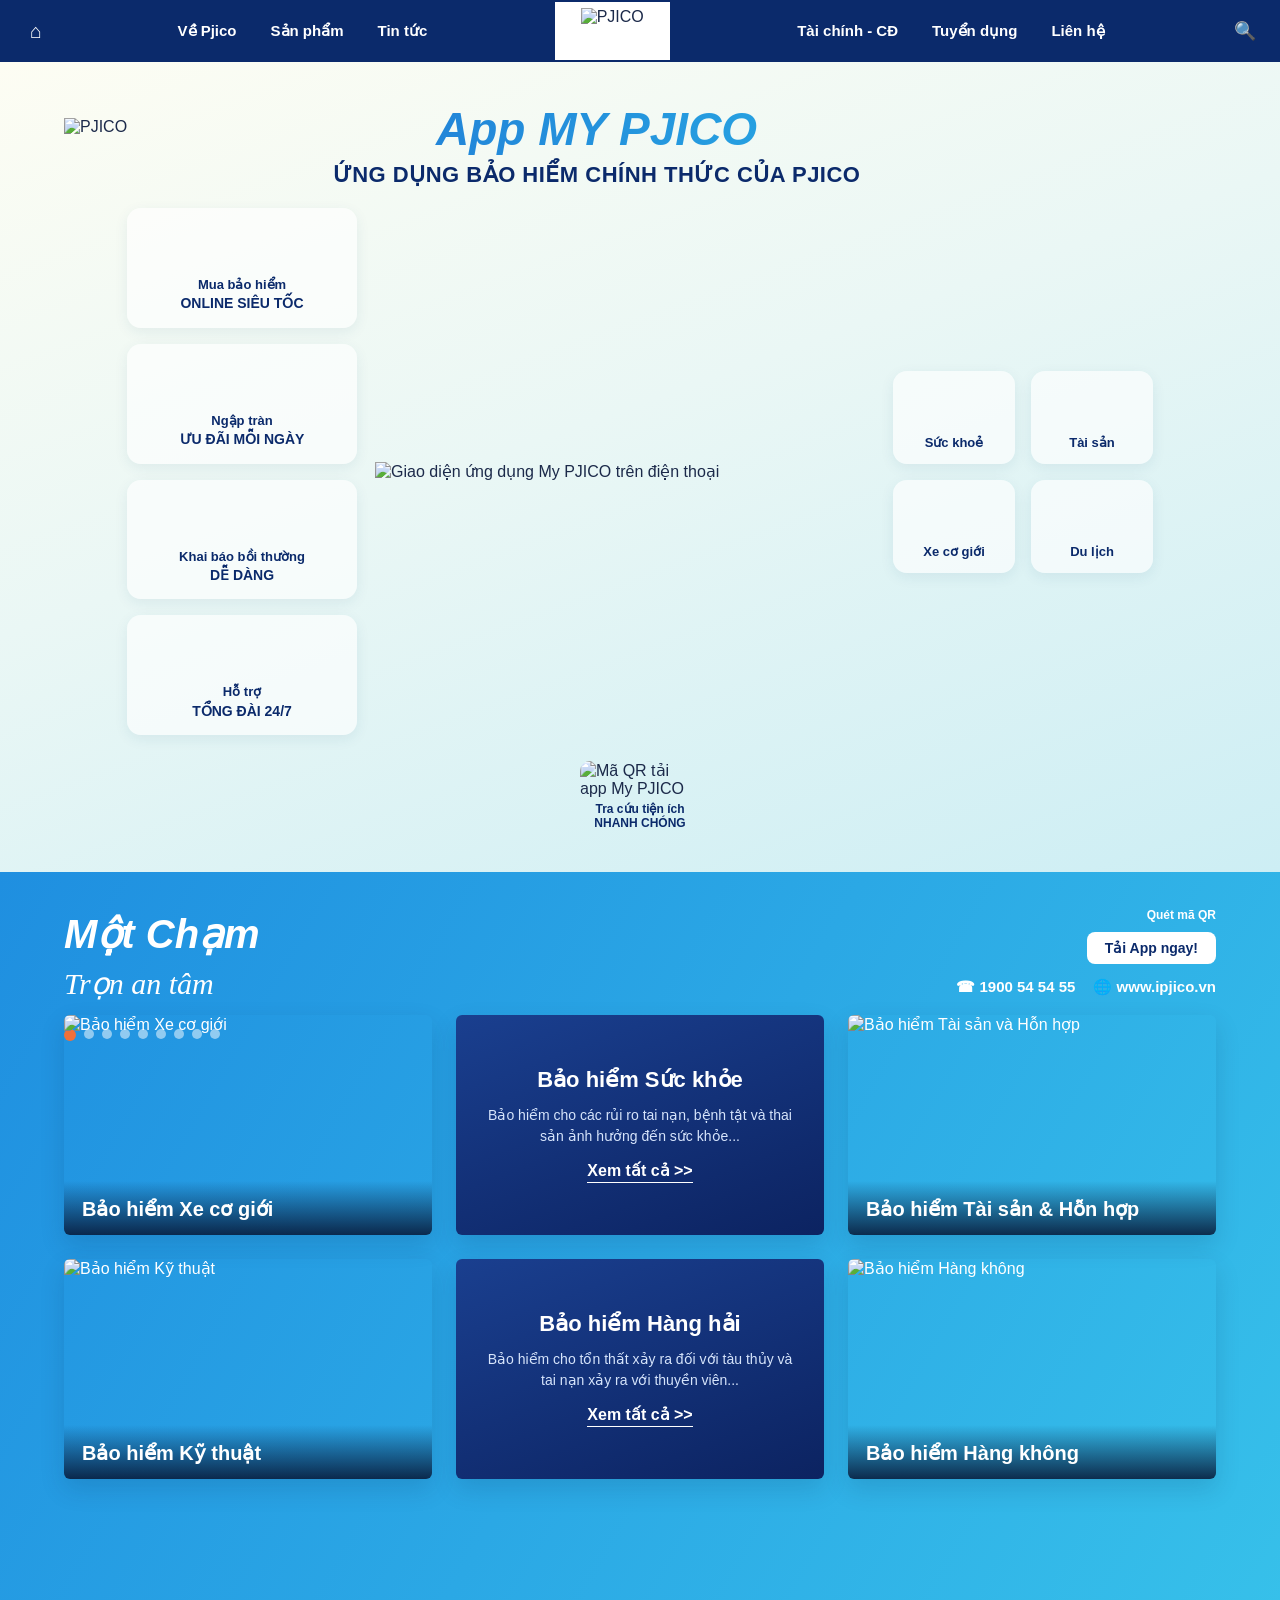
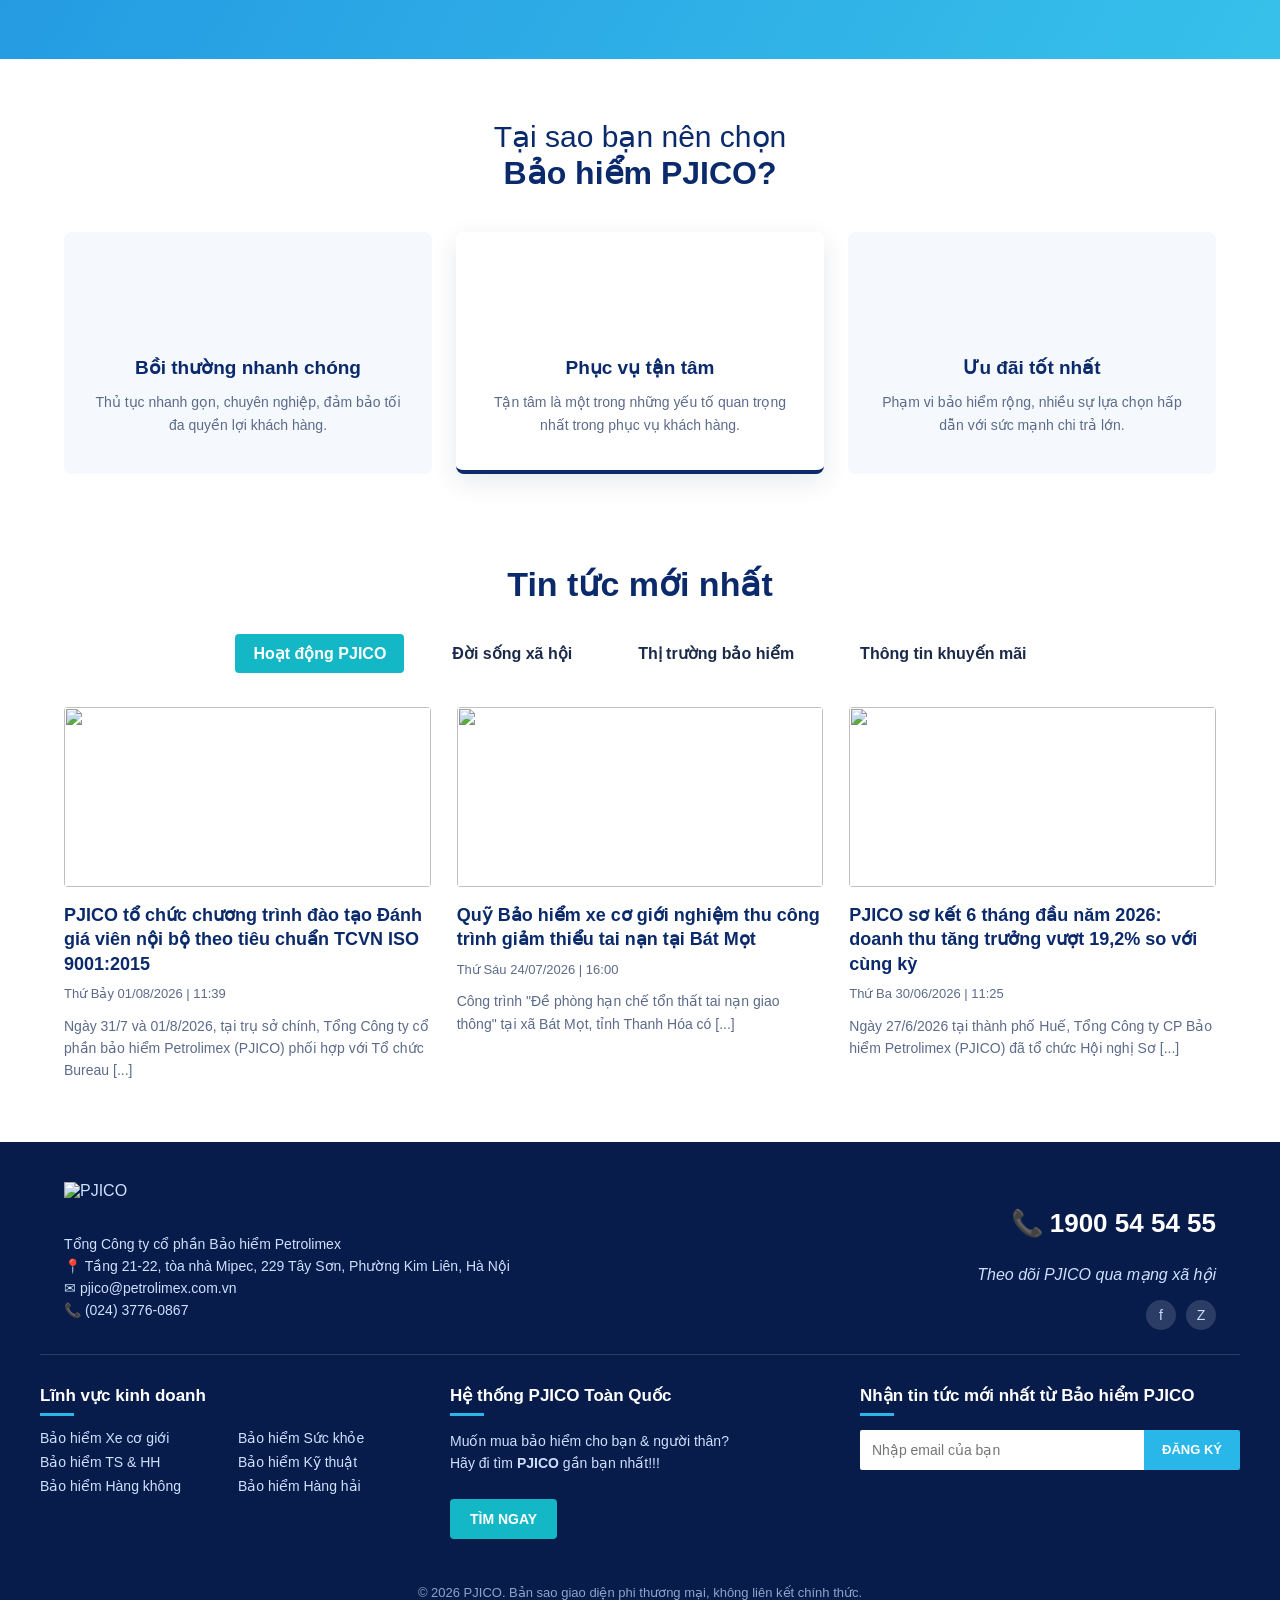
==== index.html @ 2ef95d60 "Add files via upload" ====
<!DOCTYPE html>
<html lang="vi">
<head>
<meta charset="UTF-8">
<meta name="viewport" content="width=device-width, initial-scale=1.0">
<title>PJICO - Tổng Công ty cổ phần Bảo hiểm Petrolimex</title>
<link rel="stylesheet" href="styles.css">
</head>
<body>

<!-- This is an original, non-affiliated recreation built from user-supplied screenshots for demonstration purposes. Not affiliated with or endorsed by PJICO / Petrolimex Insurance. -->

<header class="site-header">
  <div class="nav-inner" id="navInner">
    <a href="#top" class="nav-home" aria-label="Trang chủ">&#8962;</a>
    <ul class="nav-links nav-links-1">
      <li><a href="#">Về Pjico</a></li>
      <li><a href="#">Sản phẩm</a></li>
      <li><a href="#tin-tuc">Tin tức</a></li>
    </ul>
    <div class="nav-logo"><img src="assets/nav_logo.png" alt="PJICO"></div>
    <ul class="nav-links nav-links-2">
      <li><a href="#">Tài chính - CĐ</a></li>
      <li><a href="#">Tuyển dụng</a></li>
      <li><a href="#">Liên hệ</a></li>
    </ul>
    <button class="nav-search" aria-label="Tìm kiếm">&#128269;</button>
    <button class="nav-toggle" id="navToggle" aria-label="Mở menu">&#9776;</button>
  </div>
</header>

<main id="top">

  <!-- HERO -->
  <section class="hero">
    <div class="wrap hero-top">
      <div class="hero-logo"><img src="assets/side_logo.png" alt="PJICO"></div>
      <div class="hero-title">
        <h1>App MY PJICO</h1>
        <p>ỨNG DỤNG BẢO HIỂM CHÍNH THỨC CỦA PJICO</p>
      </div>
      <div style="width:150px" aria-hidden="true"></div>
    </div>

    <div class="wrap hero-body">
      <div class="hero-features">
        <div class="feature-card">
          <img src="assets/ic_muabaohiem.png" alt="">
          <p>Mua bảo hiểm<strong>ONLINE SIÊU TỐC</strong></p>
        </div>
        <div class="feature-card">
          <img src="assets/ic_uudai.png" alt="">
          <p>Ngập tràn<strong>ƯU ĐÃI MỖI NGÀY</strong></p>
        </div>
        <div class="feature-card">
          <img src="assets/ic_khaibao.png" alt="">
          <p>Khai báo bồi thường<strong>DỄ DÀNG</strong></p>
        </div>
        <div class="feature-card">
          <img src="assets/ic_hotro.png" alt="">
          <p>Hỗ trợ<strong>TỔNG ĐÀI 24/7</strong></p>
        </div>
      </div>

      <div class="hero-phones">
        <img src="assets/hero_phones.png" alt="Giao diện ứng dụng My PJICO trên điện thoại">
      </div>

      <div class="hero-services">
        <div class="service-card"><img src="assets/ic_suckhoe.png" alt=""><p>Sức khoẻ</p></div>
        <div class="service-card"><img src="assets/ic_taisan.png" alt=""><p>Tài sản</p></div>
        <div class="service-card"><img src="assets/ic_xecogioi.png" alt=""><p>Xe cơ giới</p></div>
        <div class="service-card"><img src="assets/ic_dulich.png" alt=""><p>Du lịch</p></div>
      </div>
    </div>

    <div class="wrap hero-bottom">
      <div>
        <div class="hero-qr"><img src="assets/qr_code.png" alt="Mã QR tải app My PJICO"></div>
        <p class="hero-qr-caption">Tra cứu tiện ích<br>NHANH CHÓNG</p>
      </div>
    </div>
  </section>

  <!-- PROMO BANNER -->
  <section class="promo-banner">
    <div class="wrap promo-inner">
      <div>
        <p class="promo-title">Một Chạm<span class="script">Trọn an tâm</span></p>
        <div class="promo-dots">
          <span></span><span></span><span></span><span></span><span></span>
          <span></span><span></span><span></span><span></span>
        </div>
      </div>
      <div class="promo-right">
        <p class="promo-app-note">Quét mã QR</p>
        <span class="promo-app-btn">Tải App ngay!</span>
        <div class="promo-contact">
          <span>&#9742; 1900 54 54 55</span>
          <span>&#127760; www.ipjico.vn</span>
        </div>
      </div>
    </div>

    <div class="categories">
      <div class="cat-grid">
        <a class="cat-card" href="#">
          <img class="bg" src="assets/cat_xecogioi.png" alt="Bảo hiểm Xe cơ giới">
          <span class="label">Bảo hiểm Xe cơ giới</span>
        </a>
        <div class="cat-card text-card">
          <h3>Bảo hiểm Sức khỏe</h3>
          <p>Bảo hiểm cho các rủi ro tai nạn, bệnh tật và thai sản ảnh hưởng đến sức khỏe...</p>
          <a class="link" href="#">Xem tất cả &gt;&gt;</a>
        </div>
        <a class="cat-card" href="#">
          <img class="bg" src="assets/cat_taisan.png" alt="Bảo hiểm Tài sản và Hỗn hợp">
          <span class="label">Bảo hiểm Tài sản &amp; Hỗn hợp</span>
        </a>
        <a class="cat-card" href="#">
          <img class="bg" src="assets/cat_kythuat.png" alt="Bảo hiểm Kỹ thuật">
          <span class="label">Bảo hiểm Kỹ thuật</span>
        </a>
        <div class="cat-card text-card">
          <h3>Bảo hiểm Hàng hải</h3>
          <p>Bảo hiểm cho tổn thất xảy ra đối với tàu thủy và tai nạn xảy ra với thuyền viên...</p>
          <a class="link" href="#">Xem tất cả &gt;&gt;</a>
        </div>
        <a class="cat-card" href="#">
          <img class="bg" src="assets/cat_hangkhong.png" alt="Bảo hiểm Hàng không">
          <span class="label">Bảo hiểm Hàng không</span>
        </a>
      </div>
    </div>
  </section>

  <!-- WHY CHOOSE -->
  <section class="why">
    <div class="wrap">
      <h2>Tại sao bạn nên chọn<strong>Bảo hiểm PJICO?</strong></h2>
      <div class="why-grid">
        <div class="why-card">
          <img src="assets/why_boithuong.png" alt="">
          <h3>Bồi thường nhanh chóng</h3>
          <p>Thủ tục nhanh gọn, chuyên nghiệp, đảm bảo tối đa quyền lợi khách hàng.</p>
        </div>
        <div class="why-card active">
          <img src="assets/why_phucvu.png" alt="">
          <h3>Phục vụ tận tâm</h3>
          <p>Tận tâm là một trong những yếu tố quan trọng nhất trong phục vụ khách hàng.</p>
        </div>
        <div class="why-card">
          <img src="assets/why_uudai.png" alt="">
          <h3>Ưu đãi tốt nhất</h3>
          <p>Phạm vi bảo hiểm rộng, nhiều sự lựa chọn hấp dẫn với sức mạnh chi trả lớn.</p>
        </div>
      </div>
    </div>
  </section>

  <!-- NEWS -->
  <section class="news" id="tin-tuc">
    <div class="wrap">
      <h2>Tin tức mới nhất</h2>
      <div class="news-tabs">
        <button class="active" type="button">Hoạt động PJICO</button>
        <button type="button">Đời sống xã hội</button>
        <button type="button">Thị trường bảo hiểm</button>
        <button type="button">Thông tin khuyến mãi</button>
      </div>
      <div class="news-grid">
        <article class="news-card">
          <img src="assets/news1.png" alt="">
          <h3>PJICO tổ chức chương trình đào tạo Đánh giá viên nội bộ theo tiêu chuẩn TCVN ISO 9001:2015</h3>
          <p class="date">Thứ Bảy 01/08/2026 | 11:39</p>
          <p>Ngày 31/7 và 01/8/2026, tại trụ sở chính, Tổng Công ty cổ phần bảo hiểm Petrolimex (PJICO) phối hợp với Tổ chức Bureau [...]</p>
        </article>
        <article class="news-card">
          <img src="assets/news2.png" alt="">
          <h3>Quỹ Bảo hiểm xe cơ giới nghiệm thu công trình giảm thiểu tai nạn tại Bát Mọt</h3>
          <p class="date">Thứ Sáu 24/07/2026 | 16:00</p>
          <p>Công trình "Đề phòng hạn chế tổn thất tai nạn giao thông" tại xã Bát Mọt, tỉnh Thanh Hóa có [...]</p>
        </article>
        <article class="news-card">
          <img src="assets/news3.png" alt="">
          <h3>PJICO sơ kết 6 tháng đầu năm 2026: doanh thu tăng trưởng vượt 19,2% so với cùng kỳ</h3>
          <p class="date">Thứ Ba 30/06/2026 | 11:25</p>
          <p>Ngày 27/6/2026 tại thành phố Huế, Tổng Công ty CP Bảo hiểm Petrolimex (PJICO) đã tổ chức Hội nghị Sơ [...]</p>
        </article>
      </div>
    </div>
  </section>

</main>

<footer class="site-footer">
  <div class="wrap footer-top">
    <div class="footer-logo">
      <img src="assets/footer_logo.png" alt="PJICO">
      <div class="footer-contact">
        <p>Tổng Công ty cổ phần Bảo hiểm Petrolimex</p>
        <p>&#128205; Tầng 21-22, tòa nhà Mipec, 229 Tây Sơn, Phường Kim Liên, Hà Nội</p>
        <p>&#9993; pjico@petrolimex.com.vn</p>
        <p>&#128222; (024) 3776-0867</p>
      </div>
    </div>
    <div>
      <p class="footer-phone">&#128222; 1900 54 54 55</p>
      <p style="text-align:right;font-style:italic;">Theo dõi PJICO qua mạng xã hội</p>
      <div class="footer-social">
        <a href="#" aria-label="Facebook">f</a>
        <a href="#" aria-label="Zalo">Z</a>
      </div>
    </div>
  </div>

  <div class="wrap footer-cols">
    <div>
      <h4>Lĩnh vực kinh doanh</h4>
      <div class="footer-links">
        <a href="#">Bảo hiểm Xe cơ giới</a>
        <a href="#">Bảo hiểm Sức khỏe</a>
        <a href="#">Bảo hiểm TS &amp; HH</a>
        <a href="#">Bảo hiểm Kỹ thuật</a>
        <a href="#">Bảo hiểm Hàng không</a>
        <a href="#">Bảo hiểm Hàng hải</a>
      </div>
    </div>
    <div>
      <h4>Hệ thống PJICO Toàn Quốc</h4>
      <p>Muốn mua bảo hiểm cho bạn &amp; người thân?<br>Hãy đi tìm <strong>PJICO</strong> gần bạn nhất!!!</p>
      <button class="find-btn" type="button">TÌM NGAY</button>
    </div>
    <div>
      <h4>Nhận tin tức mới nhất từ Bảo hiểm PJICO</h4>
      <div class="subscribe-row">
        <input type="email" placeholder="Nhập email của bạn" aria-label="Email">
        <button type="button">ĐĂNG KÝ</button>
      </div>
    </div>
  </div>

  <div class="footer-bottom">&copy; 2026 PJICO. Bản sao giao diện phi thương mại, không liên kết chính thức.</div>
</footer>

<script src="script.js"></script>
<script>
  // Never place BotBonnie API tokens, API secrets, or CRM keys in static frontend code.
  const BOTBONNIE_PAGE_ID = "page-9b3be1d971b046a2bc216dd8";

  window.BBAsyncInit = function () {
    BB.init({
      appId: BOTBONNIE_PAGE_ID
    });
  };
</script>
<script async type="text/javascript" src="https://asset.botbonnie.com/sdk/sdk.js"></script>
</body>
</html>
---- styles.css ----
:root {
  --navy: #0b2a6b;
  --navy-dark: #071c4a;
  --blue: #1f6fd1;
  --sky: #29b6e8;
  --cyan: #2fc6d8;
  --orange: #f0703a;
  --teal: #14b7c6;
  --text: #1c2a4a;
  --muted: #5c6b8a;
  --card-bg: #f5f8fc;
  --max-width: 1200px;
}

* { box-sizing: border-box; }

html { scroll-behavior: smooth; }

body {
  margin: 0;
  font-family: "Segoe UI", Roboto, "Helvetica Neue", Arial, sans-serif;
  color: var(--text);
  background: #fff;
  overflow-x: hidden;
}

img { max-width: 100%; display: block; }

a { text-decoration: none; color: inherit; }

.wrap {
  max-width: var(--max-width);
  margin: 0 auto;
  padding: 0 24px;
}

/* ===== Header ===== */
.site-header {
  background: var(--navy);
  position: sticky;
  top: 0;
  z-index: 100;
}

.nav-inner {
  display: flex;
  align-items: center;
  justify-content: space-between;
  max-width: 1400px;
  margin: 0 auto;
  padding: 0 16px;
}

.nav-home {
  color: #fff;
  padding: 18px 14px;
  font-size: 20px;
}

.nav-links {
  list-style: none;
  display: flex;
  gap: 6px;
  margin: 0;
  padding: 0;
}

.nav-links a {
  display: block;
  color: #fff;
  font-weight: 700;
  font-size: 15px;
  padding: 22px 14px;
  white-space: nowrap;
}

.nav-links a:hover,
.nav-links a:focus-visible { color: var(--sky); outline: none; }

.nav-logo {
  background: #fff;
  padding: 6px 26px;
  margin: 0 6px;
}

.nav-logo img { height: 46px; }

.nav-search {
  color: #fff;
  padding: 0 8px;
  font-size: 18px;
  background: none;
  border: none;
  cursor: pointer;
}

.nav-toggle {
  display: none;
  background: none;
  border: none;
  color: #fff;
  font-size: 26px;
  padding: 10px 16px;
  cursor: pointer;
}

/* ===== Hero ===== */
.hero {
  background: linear-gradient(160deg, #fdfdf3 0%, #eaf7f5 45%, #cdeef4 100%);
  padding: 40px 0 30px;
  position: relative;
}

.hero-top {
  display: flex;
  align-items: center;
  justify-content: space-between;
  flex-wrap: wrap;
  gap: 20px;
}

.hero-logo img { height: 54px; }

.hero-title {
  text-align: center;
  flex: 1 1 auto;
}

.hero-title h1 {
  font-size: 46px;
  font-style: italic;
  font-weight: 800;
  background: linear-gradient(90deg, #1f6fd1, #29b6e8);
  -webkit-background-clip: text;
  background-clip: text;
  color: transparent;
  margin: 0 0 6px;
}

.hero-title p {
  font-size: 22px;
  font-weight: 800;
  color: var(--navy);
  margin: 0;
  letter-spacing: 0.5px;
}

.hero-body {
  display: flex;
  align-items: center;
  justify-content: center;
  gap: 18px;
  flex-wrap: wrap;
  margin-top: 20px;
}

.hero-features {
  display: flex;
  flex-direction: column;
  gap: 16px;
  width: 230px;
}

.feature-card {
  background: rgba(255,255,255,0.65);
  border-radius: 14px;
  padding: 14px;
  text-align: center;
  box-shadow: 0 4px 14px rgba(20,80,120,0.08);
}

.feature-card img { height: 46px; margin: 0 auto 8px; }

.feature-card p {
  margin: 0;
  font-size: 13px;
  font-weight: 700;
  color: var(--navy);
  line-height: 1.4;
}

.feature-card p strong { display: block; color: var(--navy); font-size: 14px; }

.hero-phones { width: 500px; max-width: 100%; }

.hero-services {
  display: grid;
  grid-template-columns: 1fr 1fr;
  gap: 16px;
  width: 260px;
}

.service-card {
  background: rgba(255,255,255,0.65);
  border-radius: 14px;
  padding: 14px 10px;
  text-align: center;
  box-shadow: 0 4px 14px rgba(20,80,120,0.08);
}

.service-card img { height: 42px; margin: 0 auto 8px; }

.service-card p { margin: 0; font-size: 13px; font-weight: 700; color: var(--navy); }

.hero-bottom {
  display: flex;
  align-items: center;
  justify-content: center;
  gap: 20px;
  margin-top: 26px;
  flex-wrap: wrap;
}

.hero-qr img { width: 120px; border-radius: 10px; }

.hero-qr-caption {
  text-align: center;
  font-size: 12px;
  font-weight: 700;
  color: var(--navy);
  margin-top: 4px;
}

/* ===== Promo banner ===== */
.promo-banner {
  background: linear-gradient(120deg, #1f8fe0, #37c1ea);
  color: #fff;
  padding: 36px 0 130px;
  position: relative;
  overflow: hidden;
}

.promo-inner {
  display: flex;
  align-items: flex-start;
  justify-content: space-between;
  flex-wrap: wrap;
  gap: 14px;
  padding-bottom: 20px;
}

.promo-title {
  font-size: 40px;
  font-weight: 800;
  font-style: italic;
  line-height: 1.3;
  margin: 0;
}

.promo-title .script {
  display: block;
  font-family: Georgia, "Times New Roman", serif;
  font-style: italic;
  font-weight: 400;
  font-size: 30px;
  margin-top: 4px;
}

.promo-dots {
  display: flex;
  gap: 8px;
  margin: 26px 0 0;
  justify-content: flex-start;
}

.promo-dots span {
  width: 10px; height: 10px; border-radius: 50%;
  background: rgba(255,255,255,0.5);
}
.promo-dots span:first-child { background: var(--orange); width: 12px; height: 12px; }

.promo-right {
  text-align: right;
  font-weight: 700;
}

.promo-app-btn {
  background: #fff;
  color: var(--navy);
  border-radius: 8px;
  padding: 8px 18px;
  display: inline-block;
  margin-top: 8px;
  font-weight: 800;
  font-size: 14px;
}

.promo-app-note { font-size: 12px; margin: 0 0 2px; }

.promo-contact {
  margin-top: 14px;
  display: flex;
  gap: 18px;
  justify-content: flex-end;
  flex-wrap: wrap;
  font-size: 15px;
}

/* ===== Category cards ===== */
.categories {
  max-width: var(--max-width);
  margin: -46px auto 0;
  padding: 0 24px 50px;
  position: relative;
  z-index: 5;
}

.cat-grid {
  display: grid;
  grid-template-columns: repeat(3, 1fr);
  gap: 24px;
}

.cat-card {
  position: relative;
  border-radius: 6px;
  overflow: hidden;
  height: 220px;
  color: #fff;
  box-shadow: 0 10px 24px rgba(10,40,80,0.15);
}

.cat-card img.bg {
  position: absolute;
  inset: 0;
  width: 100%;
  height: 100%;
  object-fit: cover;
}

.cat-card .label {
  position: absolute;
  left: 0; right: 0; bottom: 0;
  background: linear-gradient(0deg, rgba(6,20,50,0.85), rgba(6,20,50,0));
  padding: 16px 18px 14px;
  font-size: 20px;
  font-weight: 700;
}

.cat-card.text-card {
  background: linear-gradient(160deg, #1a3f8f, #0c2361);
  display: flex;
  flex-direction: column;
  align-items: center;
  justify-content: center;
  text-align: center;
  padding: 24px;
}

.cat-card.text-card h3 { font-size: 22px; margin: 0 0 12px; }
.cat-card.text-card p { font-size: 14px; line-height: 1.5; margin: 0 0 14px; color: #d6e4fb; }
.cat-card.text-card .link { font-weight: 700; color: #fff; border-bottom: 1px solid #fff; padding-bottom: 2px; }

/* ===== Why choose ===== */
.why {
  background: #fff;
  padding: 60px 0 70px;
  text-align: center;
}

.why h2 {
  font-size: 30px;
  color: var(--navy);
  font-weight: 500;
  margin: 0 0 40px;
}

.why h2 strong { display: block; font-weight: 800; font-size: 32px; }

.why-grid {
  display: grid;
  grid-template-columns: repeat(3, 1fr);
  gap: 24px;
}

.why-card {
  background: var(--card-bg);
  border-radius: 8px;
  padding: 34px 24px;
  border-bottom: 4px solid transparent;
}

.why-card.active { border-bottom-color: var(--navy); background: #fff; box-shadow: 0 8px 26px rgba(10,40,80,0.1); }

.why-card img { height: 70px; margin: 0 auto 20px; }

.why-card h3 { font-size: 19px; color: var(--navy); margin: 0 0 12px; }

.why-card p { font-size: 14px; color: var(--muted); line-height: 1.6; margin: 0; }

/* ===== News ===== */
.news {
  background: #fff;
  padding: 20px 0 60px;
  text-align: center;
}

.news h2 { font-size: 34px; color: var(--navy); margin: 0 0 30px; }

.news-tabs {
  display: flex;
  gap: 30px;
  justify-content: center;
  margin-bottom: 34px;
  flex-wrap: wrap;
  font-weight: 700;
  font-size: 16px;
  color: var(--text);
}

.news-tabs button {
  background: none;
  border: none;
  cursor: pointer;
  font: inherit;
  font-weight: 700;
  padding: 10px 18px;
  color: var(--text);
}

.news-tabs button.active {
  background: var(--teal);
  color: #fff;
  border-radius: 4px;
}

.news-grid {
  display: grid;
  grid-template-columns: repeat(3, 1fr);
  gap: 26px;
  text-align: left;
}

.news-card img { width: 100%; height: 180px; object-fit: cover; border-radius: 4px; }

.news-card h3 {
  font-size: 18px;
  color: var(--navy);
  margin: 16px 0 8px;
  line-height: 1.35;
}

.news-card .date { font-size: 13px; color: var(--muted); margin-bottom: 10px; }

.news-card p { font-size: 14px; color: var(--muted); line-height: 1.6; margin: 0; }

/* ===== Footer ===== */
.site-footer {
  background: var(--navy-dark);
  color: #cfe0ff;
  padding: 40px 0 0;
}

.footer-top {
  display: flex;
  align-items: flex-start;
  justify-content: space-between;
  flex-wrap: wrap;
  gap: 24px;
  padding-bottom: 24px;
  border-bottom: 1px solid rgba(255,255,255,0.15);
}

.footer-logo img { height: 40px; margin-bottom: 14px; }

.footer-contact p { margin: 6px 0; font-size: 14px; }

.footer-phone {
  text-align: right;
  font-size: 26px;
  font-weight: 800;
  color: #fff;
}

.footer-social {
  margin-top: 10px;
  display: flex;
  gap: 10px;
  justify-content: flex-end;
  align-items: center;
  font-size: 14px;
}

.footer-social a {
  width: 30px; height: 30px;
  border-radius: 50%;
  background: rgba(255,255,255,0.15);
  display: inline-flex;
  align-items: center;
  justify-content: center;
}

.footer-cols {
  display: grid;
  grid-template-columns: repeat(3, 1fr);
  gap: 30px;
  padding: 30px 0;
}

.footer-cols h4 {
  color: #fff;
  font-size: 17px;
  margin: 0 0 14px;
  position: relative;
  padding-bottom: 10px;
}

.footer-cols h4::after {
  content: "";
  position: absolute;
  left: 0; bottom: 0;
  width: 34px; height: 3px;
  background: var(--sky);
}

.footer-links { display: grid; grid-template-columns: 1fr 1fr; gap: 8px 16px; font-size: 14px; }

.footer-cols p { font-size: 14px; line-height: 1.6; }

.find-btn {
  display: inline-block;
  background: var(--teal);
  color: #fff;
  font-weight: 700;
  padding: 12px 20px;
  border-radius: 4px;
  margin-top: 10px;
  border: none;
  cursor: pointer;
  font-size: 14px;
}

.subscribe-row { display: flex; margin-top: 10px; }

.subscribe-row input {
  flex: 1;
  border: none;
  padding: 12px;
  font-size: 14px;
  border-radius: 2px 0 0 2px;
}

.subscribe-row button {
  background: var(--sky);
  color: #fff;
  border: none;
  font-weight: 700;
  padding: 0 18px;
  cursor: pointer;
  border-radius: 0 2px 2px 0;
  font-size: 13px;
}

.footer-bottom {
  text-align: center;
  font-size: 13px;
  padding: 16px 0;
  color: #8ea3cc;
}

/* ===== Mobile nav ===== */
@media (max-width: 960px) {
  .nav-links { display: none; }
  .nav-toggle { display: block; }
  .nav-inner { flex-wrap: wrap; position: relative; }
  .nav-inner.open .nav-links {
    display: flex;
    flex-direction: column;
    position: static;
    flex-basis: 100%;
    width: 100%;
    background: var(--navy);
    padding: 6px 0;
    order: 10;
  }
  .nav-inner.open .nav-links-2 { order: 11; border-top: 1px solid rgba(255,255,255,0.1); }
  .cat-grid, .why-grid, .news-grid { grid-template-columns: 1fr; }
  .footer-cols { grid-template-columns: 1fr; }
  .hero-title h1 { font-size: 30px; }
  .hero-title p { font-size: 15px; }
  .promo-title { font-size: 28px; text-align: center; width: 100%; }
  .promo-right { text-align: center; width: 100%; }
  .promo-contact { justify-content: center; }
  .footer-phone, .footer-social { text-align: center; justify-content: center; }
}

@media (max-width: 600px) {
  .hero-body { flex-direction: column; }
  .categories { margin-top: -20px; }
}
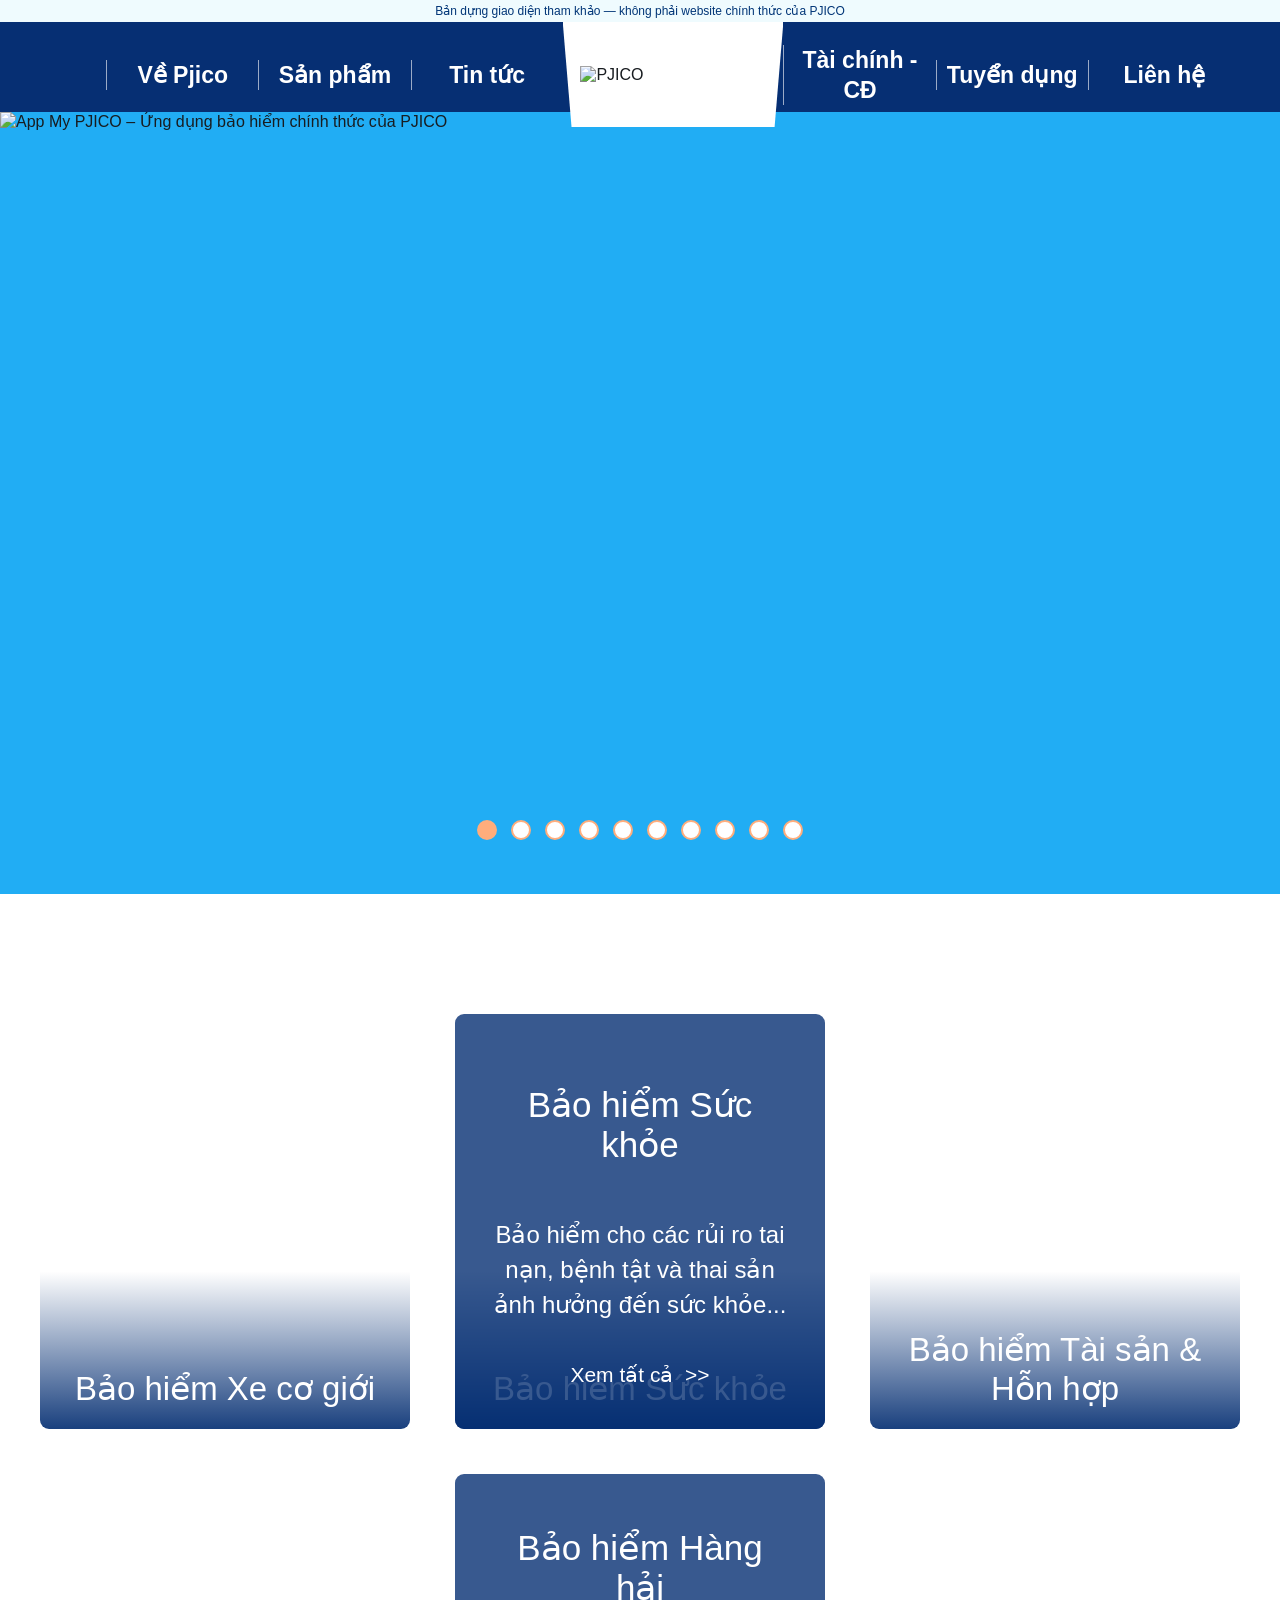
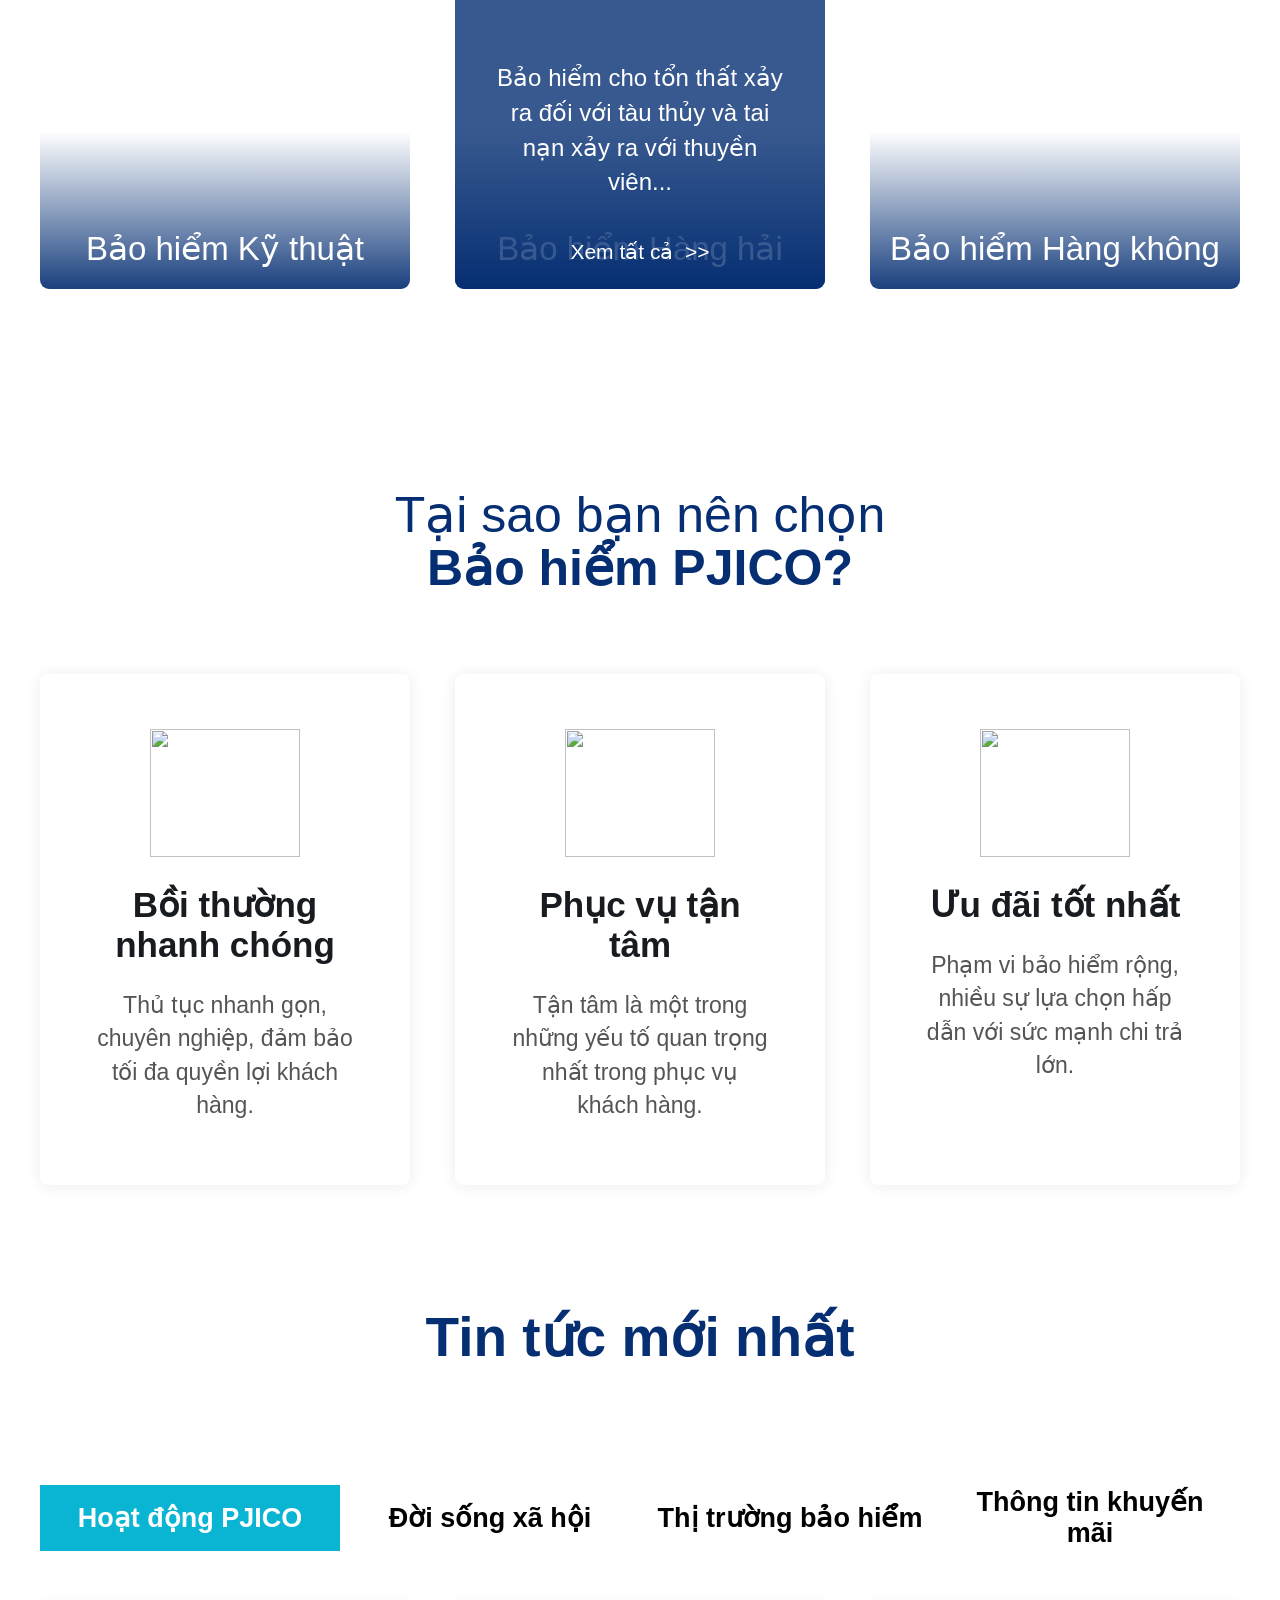
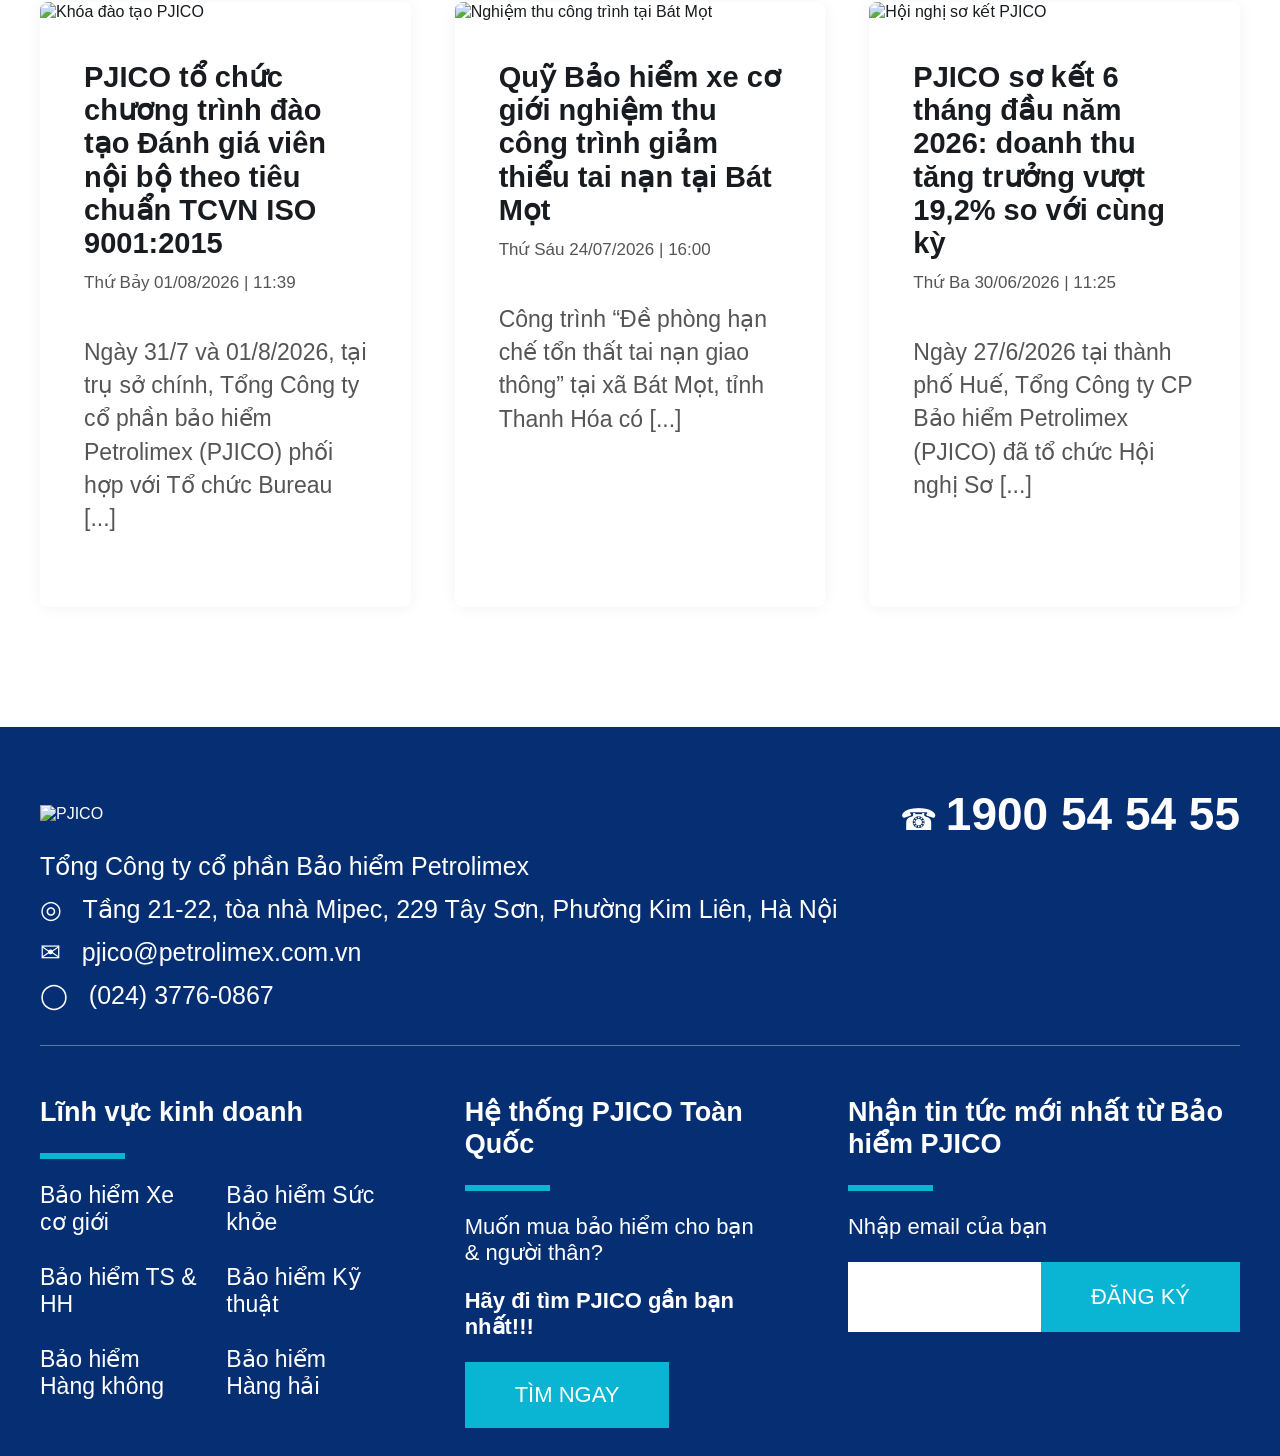
==== commit 729cd8ce: "Add files via upload" ====
--- a/index.html
+++ b/index.html
@@ -1,259 +1,86 @@
-<!DOCTYPE html>
+<!doctype html>
 <html lang="vi">
 <head>
-<meta charset="UTF-8">
-<meta name="viewport" content="width=device-width, initial-scale=1.0">
-<title>PJICO - Tổng Công ty cổ phần Bảo hiểm Petrolimex</title>
-<link rel="stylesheet" href="styles.css">
+  <meta charset="utf-8">
+  <meta name="viewport" content="width=device-width,initial-scale=1">
+  <meta name="description" content="Bản dựng giao diện tham khảo từ trang chủ PJICO, không phải website chính thức.">
+  <title>Bảo hiểm PJICO — Bản dựng giao diện</title>
+  <link rel="icon" href="assets/favicon.png">
+  <link rel="stylesheet" href="styles.css">
 </head>
 <body>
+  <a class="skip" href="#main">Chuyển đến nội dung</a>
+  <div class="prototype-note">Bản dựng giao diện tham khảo — không phải website chính thức của PJICO</div>
+  <header class="site-header">
+    <nav class="nav shell" aria-label="Điều hướng chính">
+      <a class="home" href="#" aria-label="Trang chủ"><img src="assets/home-page-icon.png" alt=""></a>
+      <button class="menu-toggle" aria-expanded="false" aria-controls="menu">Menu</button>
+      <div class="menu" id="menu">
+        <a href="#">Về Pjico</a><a href="#products">Sản phẩm</a><a href="#news">Tin tức</a>
+        <span class="brand"><img src="assets/logo.png" alt="PJICO"></span>
+        <a href="#">Tài chính - CĐ</a><a href="#">Tuyển dụng</a><a href="#footer">Liên hệ</a>
+      </div>
+    </nav>
+  </header>
 
-<!-- This is an original, non-affiliated recreation built from user-supplied screenshots for demonstration purposes. Not affiliated with or endorsed by PJICO / Petrolimex Insurance. -->
+  <main id="main">
+    <section class="hero" aria-label="Ứng dụng My PJICO">
+      <img src="assets/RaMatApp_09082025_banner-web-Pjico-1350x750.jpg" alt="App My PJICO – Ứng dụng bảo hiểm chính thức của PJICO">
+      <div class="dots" aria-hidden="true"><i></i><i></i><i></i><i></i><i></i><i></i><i></i><i></i><i></i><i></i></div>
+    </section>
 
-<header class="site-header">
-  <div class="nav-inner" id="navInner">
-    <a href="#top" class="nav-home" aria-label="Trang chủ">&#8962;</a>
-    <ul class="nav-links nav-links-1">
-      <li><a href="#">Về Pjico</a></li>
-      <li><a href="#">Sản phẩm</a></li>
-      <li><a href="#tin-tuc">Tin tức</a></li>
-    </ul>
-    <div class="nav-logo"><img src="assets/nav_logo.png" alt="PJICO"></div>
-    <ul class="nav-links nav-links-2">
-      <li><a href="#">Tài chính - CĐ</a></li>
-      <li><a href="#">Tuyển dụng</a></li>
-      <li><a href="#">Liên hệ</a></li>
-    </ul>
-    <button class="nav-search" aria-label="Tìm kiếm">&#128269;</button>
-    <button class="nav-toggle" id="navToggle" aria-label="Mở menu">&#9776;</button>
-  </div>
-</header>
+    <section class="products shell" id="products" aria-label="Sản phẩm bảo hiểm">
+      <div class="product-grid">
+        <article class="product" style="--img:url('assets/products_51.png')"><div class="product-info"><h2>Bảo hiểm Xe cơ giới</h2><p>Giúp bạn chủ động hơn về tài chính và yên tâm trong việc sử dụng xe...</p><a href="#">Xem tất cả &nbsp;&gt;&gt;</a></div><h2 class="product-label">Bảo hiểm Xe cơ giới</h2></article>
+        <article class="product" style="--img:url('assets/products_50.png')"><div class="product-info"><h2>Bảo hiểm Sức khỏe</h2><p>Bảo hiểm cho các rủi ro tai nạn, bệnh tật và thai sản ảnh hưởng đến sức khỏe...</p><a href="#">Xem tất cả &nbsp;&gt;&gt;</a></div><h2 class="product-label">Bảo hiểm Sức khỏe</h2></article>
+        <article class="product" style="--img:url('assets/products_46.png')"><div class="product-info"><h2>Bảo hiểm Tài sản &amp; Hỗn hợp</h2><a href="#">Xem tất cả &nbsp;&gt;&gt;</a></div><h2 class="product-label">Bảo hiểm Tài sản &amp; Hỗn hợp</h2></article>
+        <article class="product" style="--img:url('assets/products_48.png')"><div class="product-info"><h2>Bảo hiểm Kỹ thuật</h2><a href="#">Xem tất cả &nbsp;&gt;&gt;</a></div><h2 class="product-label">Bảo hiểm Kỹ thuật</h2></article>
+        <article class="product" style="--img:url('assets/products_47.png')"><div class="product-info"><h2>Bảo hiểm Hàng hải</h2><p>Bảo hiểm cho tổn thất xảy ra đối với tàu thủy và tai nạn xảy ra với thuyền viên...</p><a href="#">Xem tất cả &nbsp;&gt;&gt;</a></div><h2 class="product-label">Bảo hiểm Hàng hải</h2></article>
+        <article class="product" style="--img:url('assets/products_49.png')"><div class="product-info"><h2>Bảo hiểm Hàng không</h2><p>Bảo hiểm cho các rủi ro gây hư hỏng, mất mát đối với hàng hóa...</p><a href="#">Xem tất cả &nbsp;&gt;&gt;</a></div><h2 class="product-label">Bảo hiểm Hàng không</h2></article>
+      </div>
+    </section>
 
-<main id="top">
-
-  <!-- HERO -->
-  <section class="hero">
-    <div class="wrap hero-top">
-      <div class="hero-logo"><img src="assets/side_logo.png" alt="PJICO"></div>
-      <div class="hero-title">
-        <h1>App MY PJICO</h1>
-        <p>ỨNG DỤNG BẢO HIỂM CHÍNH THỨC CỦA PJICO</p>
-      </div>
-      <div style="width:150px" aria-hidden="true"></div>
-    </div>
-
-    <div class="wrap hero-body">
-      <div class="hero-features">
-        <div class="feature-card">
-          <img src="assets/ic_muabaohiem.png" alt="">
-          <p>Mua bảo hiểm<strong>ONLINE SIÊU TỐC</strong></p>
-        </div>
-        <div class="feature-card">
-          <img src="assets/ic_uudai.png" alt="">
-          <p>Ngập tràn<strong>ƯU ĐÃI MỖI NGÀY</strong></p>
-        </div>
-        <div class="feature-card">
-          <img src="assets/ic_khaibao.png" alt="">
-          <p>Khai báo bồi thường<strong>DỄ DÀNG</strong></p>
-        </div>
-        <div class="feature-card">
-          <img src="assets/ic_hotro.png" alt="">
-          <p>Hỗ trợ<strong>TỔNG ĐÀI 24/7</strong></p>
+    <section class="features">
+      <div class="shell">
+        <header class="section-title"><span>Tại sao bạn nên chọn</span><strong>Bảo hiểm PJICO?</strong></header>
+        <div class="feature-grid">
+          <article><img src="assets/icon1-1.png" alt=""><h2>Bồi thường nhanh chóng</h2><p>Thủ tục nhanh gọn, chuyên nghiệp, đảm bảo tối đa quyền lợi khách hàng.</p></article>
+          <article><img src="assets/icon3-150x128.png" alt=""><h2>Phục vụ tận tâm</h2><p>Tận tâm là một trong những yếu tố quan trọng nhất trong phục vụ khách hàng.</p></article>
+          <article><img src="assets/icon2.png" alt=""><h2>Ưu đãi tốt nhất</h2><p>Phạm vi bảo hiểm rộng, nhiều sự lựa chọn hấp dẫn với sức mạnh chi trả lớn.</p></article>
         </div>
       </div>
+    </section>
 
-      <div class="hero-phones">
-        <img src="assets/hero_phones.png" alt="Giao diện ứng dụng My PJICO trên điện thoại">
-      </div>
-
-      <div class="hero-services">
-        <div class="service-card"><img src="assets/ic_suckhoe.png" alt=""><p>Sức khoẻ</p></div>
-        <div class="service-card"><img src="assets/ic_taisan.png" alt=""><p>Tài sản</p></div>
-        <div class="service-card"><img src="assets/ic_xecogioi.png" alt=""><p>Xe cơ giới</p></div>
-        <div class="service-card"><img src="assets/ic_dulich.png" alt=""><p>Du lịch</p></div>
-      </div>
-    </div>
-
-    <div class="wrap hero-bottom">
-      <div>
-        <div class="hero-qr"><img src="assets/qr_code.png" alt="Mã QR tải app My PJICO"></div>
-        <p class="hero-qr-caption">Tra cứu tiện ích<br>NHANH CHÓNG</p>
-      </div>
-    </div>
-  </section>
-
-  <!-- PROMO BANNER -->
-  <section class="promo-banner">
-    <div class="wrap promo-inner">
-      <div>
-        <p class="promo-title">Một Chạm<span class="script">Trọn an tâm</span></p>
-        <div class="promo-dots">
-          <span></span><span></span><span></span><span></span><span></span>
-          <span></span><span></span><span></span><span></span>
-        </div>
-      </div>
-      <div class="promo-right">
-        <p class="promo-app-note">Quét mã QR</p>
-        <span class="promo-app-btn">Tải App ngay!</span>
-        <div class="promo-contact">
-          <span>&#9742; 1900 54 54 55</span>
-          <span>&#127760; www.ipjico.vn</span>
-        </div>
-      </div>
-    </div>
-
-    <div class="categories">
-      <div class="cat-grid">
-        <a class="cat-card" href="#">
-          <img class="bg" src="assets/cat_xecogioi.png" alt="Bảo hiểm Xe cơ giới">
-          <span class="label">Bảo hiểm Xe cơ giới</span>
-        </a>
-        <div class="cat-card text-card">
-          <h3>Bảo hiểm Sức khỏe</h3>
-          <p>Bảo hiểm cho các rủi ro tai nạn, bệnh tật và thai sản ảnh hưởng đến sức khỏe...</p>
-          <a class="link" href="#">Xem tất cả &gt;&gt;</a>
-        </div>
-        <a class="cat-card" href="#">
-          <img class="bg" src="assets/cat_taisan.png" alt="Bảo hiểm Tài sản và Hỗn hợp">
-          <span class="label">Bảo hiểm Tài sản &amp; Hỗn hợp</span>
-        </a>
-        <a class="cat-card" href="#">
-          <img class="bg" src="assets/cat_kythuat.png" alt="Bảo hiểm Kỹ thuật">
-          <span class="label">Bảo hiểm Kỹ thuật</span>
-        </a>
-        <div class="cat-card text-card">
-          <h3>Bảo hiểm Hàng hải</h3>
-          <p>Bảo hiểm cho tổn thất xảy ra đối với tàu thủy và tai nạn xảy ra với thuyền viên...</p>
-          <a class="link" href="#">Xem tất cả &gt;&gt;</a>
-        </div>
-        <a class="cat-card" href="#">
-          <img class="bg" src="assets/cat_hangkhong.png" alt="Bảo hiểm Hàng không">
-          <span class="label">Bảo hiểm Hàng không</span>
-        </a>
-      </div>
-    </div>
-  </section>
-
-  <!-- WHY CHOOSE -->
-  <section class="why">
-    <div class="wrap">
-      <h2>Tại sao bạn nên chọn<strong>Bảo hiểm PJICO?</strong></h2>
-      <div class="why-grid">
-        <div class="why-card">
-          <img src="assets/why_boithuong.png" alt="">
-          <h3>Bồi thường nhanh chóng</h3>
-          <p>Thủ tục nhanh gọn, chuyên nghiệp, đảm bảo tối đa quyền lợi khách hàng.</p>
-        </div>
-        <div class="why-card active">
-          <img src="assets/why_phucvu.png" alt="">
-          <h3>Phục vụ tận tâm</h3>
-          <p>Tận tâm là một trong những yếu tố quan trọng nhất trong phục vụ khách hàng.</p>
-        </div>
-        <div class="why-card">
-          <img src="assets/why_uudai.png" alt="">
-          <h3>Ưu đãi tốt nhất</h3>
-          <p>Phạm vi bảo hiểm rộng, nhiều sự lựa chọn hấp dẫn với sức mạnh chi trả lớn.</p>
-        </div>
-      </div>
-    </div>
-  </section>
-
-  <!-- NEWS -->
-  <section class="news" id="tin-tuc">
-    <div class="wrap">
+    <section class="news shell" id="news">
       <h2>Tin tức mới nhất</h2>
-      <div class="news-tabs">
-        <button class="active" type="button">Hoạt động PJICO</button>
-        <button type="button">Đời sống xã hội</button>
-        <button type="button">Thị trường bảo hiểm</button>
-        <button type="button">Thông tin khuyến mãi</button>
+      <div class="tabs" role="tablist" aria-label="Danh mục tin tức">
+        <button class="active" role="tab">Hoạt động PJICO</button><button role="tab">Đời sống xã hội</button><button role="tab">Thị trường bảo hiểm</button><button role="tab">Thông tin khuyến mãi</button>
       </div>
       <div class="news-grid">
-        <article class="news-card">
-          <img src="assets/news1.png" alt="">
-          <h3>PJICO tổ chức chương trình đào tạo Đánh giá viên nội bộ theo tiêu chuẩn TCVN ISO 9001:2015</h3>
-          <p class="date">Thứ Bảy 01/08/2026 | 11:39</p>
-          <p>Ngày 31/7 và 01/8/2026, tại trụ sở chính, Tổng Công ty cổ phần bảo hiểm Petrolimex (PJICO) phối hợp với Tổ chức Bureau [...]</p>
-        </article>
-        <article class="news-card">
-          <img src="assets/news2.png" alt="">
-          <h3>Quỹ Bảo hiểm xe cơ giới nghiệm thu công trình giảm thiểu tai nạn tại Bát Mọt</h3>
-          <p class="date">Thứ Sáu 24/07/2026 | 16:00</p>
-          <p>Công trình "Đề phòng hạn chế tổn thất tai nạn giao thông" tại xã Bát Mọt, tỉnh Thanh Hóa có [...]</p>
-        </article>
-        <article class="news-card">
-          <img src="assets/news3.png" alt="">
-          <h3>PJICO sơ kết 6 tháng đầu năm 2026: doanh thu tăng trưởng vượt 19,2% so với cùng kỳ</h3>
-          <p class="date">Thứ Ba 30/06/2026 | 11:25</p>
-          <p>Ngày 27/6/2026 tại thành phố Huế, Tổng Công ty CP Bảo hiểm Petrolimex (PJICO) đã tổ chức Hội nghị Sơ [...]</p>
-        </article>
+        <article><img src="assets/1785913100762_2057024402934958907_7410248701145885537_d882defa16d5508a9da8daa3320335b4.jpg" alt="Khóa đào tạo PJICO"><div><h3>PJICO tổ chức chương trình đào tạo Đánh giá viên nội bộ theo tiêu chuẩn TCVN ISO 9001:2015</h3><small>Thứ Bảy 01/08/2026 | 11:39</small><p>Ngày 31/7 và 01/8/2026, tại trụ sở chính, Tổng Công ty cổ phần bảo hiểm Petrolimex (PJICO) phối hợp với Tổ chức Bureau [...]</p></div></article>
+        <article><img src="assets/1784858657885_2057024402934958907_7410248701145885537_06458f56bfceb598d0305bb6d0e34a4b.jpg" alt="Nghiệm thu công trình tại Bát Mọt"><div><h3>Quỹ Bảo hiểm xe cơ giới nghiệm thu công trình giảm thiểu tai nạn tại Bát Mọt</h3><small>Thứ Sáu 24/07/2026 | 16:00</small><p>Công trình “Đề phòng hạn chế tổn thất tai nạn giao thông” tại xã Bát Mọt, tỉnh Thanh Hóa có [...]</p></div></article>
+        <article><img src="assets/1785491029772_2057024402934958907_7410248701145885537_1d4a61562dd0644f674a09ed06d6924a.jpg" alt="Hội nghị sơ kết PJICO"><div><h3>PJICO sơ kết 6 tháng đầu năm 2026: doanh thu tăng trưởng vượt 19,2% so với cùng kỳ</h3><small>Thứ Ba 30/06/2026 | 11:25</small><p>Ngày 27/6/2026 tại thành phố Huế, Tổng Công ty CP Bảo hiểm Petrolimex (PJICO) đã tổ chức Hội nghị Sơ [...]</p></div></article>
       </div>
-    </div>
-  </section>
+    </section>
+  </main>
 
-</main>
+  <footer id="footer">
+    <div class="shell footer-top"><img class="footer-logo" src="assets/logo-footer.png" alt="PJICO"><div class="hotline">☎ <strong>1900 54 54 55</strong></div></div>
+    <div class="shell contact"><p>Tổng Công ty cổ phần Bảo hiểm Petrolimex</p><p>◎ &nbsp; Tầng 21-22, tòa nhà Mipec, 229 Tây Sơn, Phường Kim Liên, Hà Nội</p><p>✉ &nbsp; pjico@petrolimex.com.vn</p><p>◯ &nbsp; (024) 3776-0867</p></div>
+    <div class="shell footer-grid"><section><h2>Lĩnh vực kinh doanh</h2><div class="links"><span>Bảo hiểm Xe cơ giới</span><span>Bảo hiểm Sức khỏe</span><span>Bảo hiểm TS &amp; HH</span><span>Bảo hiểm Kỹ thuật</span><span>Bảo hiểm Hàng không</span><span>Bảo hiểm Hàng hải</span></div></section><section><h2>Hệ thống PJICO Toàn Quốc</h2><p>Muốn mua bảo hiểm cho bạn &amp; người thân?</p><p><strong>Hãy đi tìm PJICO gần bạn nhất!!!</strong></p><button>TÌM NGAY</button></section><section><h2>Nhận tin tức mới nhất từ Bảo hiểm PJICO</h2><p>Nhập email của bạn</p><form><label class="sr-only" for="email">Email</label><input id="email" type="email"><button type="submit">ĐĂNG KÝ</button></form></section></div>
+    <img class="footer-motif" src="assets/motip-footer.png" alt="">
+  </footer>
+  <script src="script.js"></script>
+  <script>
+    // Never place BotBonnie API tokens, API secrets, or CRM keys in static frontend code.
+    const BOTBONNIE_PAGE_ID = "page-9b3be1d971b046a2bc216dd8";
 
-<footer class="site-footer">
-  <div class="wrap footer-top">
-    <div class="footer-logo">
-      <img src="assets/footer_logo.png" alt="PJICO">
-      <div class="footer-contact">
-        <p>Tổng Công ty cổ phần Bảo hiểm Petrolimex</p>
-        <p>&#128205; Tầng 21-22, tòa nhà Mipec, 229 Tây Sơn, Phường Kim Liên, Hà Nội</p>
-        <p>&#9993; pjico@petrolimex.com.vn</p>
-        <p>&#128222; (024) 3776-0867</p>
-      </div>
-    </div>
-    <div>
-      <p class="footer-phone">&#128222; 1900 54 54 55</p>
-      <p style="text-align:right;font-style:italic;">Theo dõi PJICO qua mạng xã hội</p>
-      <div class="footer-social">
-        <a href="#" aria-label="Facebook">f</a>
-        <a href="#" aria-label="Zalo">Z</a>
-      </div>
-    </div>
-  </div>
-
-  <div class="wrap footer-cols">
-    <div>
-      <h4>Lĩnh vực kinh doanh</h4>
-      <div class="footer-links">
-        <a href="#">Bảo hiểm Xe cơ giới</a>
-        <a href="#">Bảo hiểm Sức khỏe</a>
-        <a href="#">Bảo hiểm TS &amp; HH</a>
-        <a href="#">Bảo hiểm Kỹ thuật</a>
-        <a href="#">Bảo hiểm Hàng không</a>
-        <a href="#">Bảo hiểm Hàng hải</a>
-      </div>
-    </div>
-    <div>
-      <h4>Hệ thống PJICO Toàn Quốc</h4>
-      <p>Muốn mua bảo hiểm cho bạn &amp; người thân?<br>Hãy đi tìm <strong>PJICO</strong> gần bạn nhất!!!</p>
-      <button class="find-btn" type="button">TÌM NGAY</button>
-    </div>
-    <div>
-      <h4>Nhận tin tức mới nhất từ Bảo hiểm PJICO</h4>
-      <div class="subscribe-row">
-        <input type="email" placeholder="Nhập email của bạn" aria-label="Email">
-        <button type="button">ĐĂNG KÝ</button>
-      </div>
-    </div>
-  </div>
-
-  <div class="footer-bottom">&copy; 2026 PJICO. Bản sao giao diện phi thương mại, không liên kết chính thức.</div>
-</footer>
-
-<script src="script.js"></script>
-<script>
-  // Never place BotBonnie API tokens, API secrets, or CRM keys in static frontend code.
-  const BOTBONNIE_PAGE_ID = "page-9b3be1d971b046a2bc216dd8";
-
-  window.BBAsyncInit = function () {
-    BB.init({
-      appId: BOTBONNIE_PAGE_ID
-    });
-  };
-</script>
-<script async type="text/javascript" src="https://asset.botbonnie.com/sdk/sdk.js"></script>
+    window.BBAsyncInit = function () {
+      BB.init({
+        appId: BOTBONNIE_PAGE_ID
+      });
+    };
+  </script>
+  <script async type="text/javascript" src="https://asset.botbonnie.com/sdk/sdk.js"></script>
 </body>
 </html>
--- a/styles.css
+++ b/styles.css
@@ -1,590 +1,4 @@
-:root {
-  --navy: #0b2a6b;
-  --navy-dark: #071c4a;
-  --blue: #1f6fd1;
-  --sky: #29b6e8;
-  --cyan: #2fc6d8;
-  --orange: #f0703a;
-  --teal: #14b7c6;
-  --text: #1c2a4a;
-  --muted: #5c6b8a;
-  --card-bg: #f5f8fc;
-  --max-width: 1200px;
-}
-
-* { box-sizing: border-box; }
-
-html { scroll-behavior: smooth; }
-
-body {
-  margin: 0;
-  font-family: "Segoe UI", Roboto, "Helvetica Neue", Arial, sans-serif;
-  color: var(--text);
-  background: #fff;
-  overflow-x: hidden;
-}
-
-img { max-width: 100%; display: block; }
-
-a { text-decoration: none; color: inherit; }
-
-.wrap {
-  max-width: var(--max-width);
-  margin: 0 auto;
-  padding: 0 24px;
-}
-
-/* ===== Header ===== */
-.site-header {
-  background: var(--navy);
-  position: sticky;
-  top: 0;
-  z-index: 100;
-}
-
-.nav-inner {
-  display: flex;
-  align-items: center;
-  justify-content: space-between;
-  max-width: 1400px;
-  margin: 0 auto;
-  padding: 0 16px;
-}
-
-.nav-home {
-  color: #fff;
-  padding: 18px 14px;
-  font-size: 20px;
-}
-
-.nav-links {
-  list-style: none;
-  display: flex;
-  gap: 6px;
-  margin: 0;
-  padding: 0;
-}
-
-.nav-links a {
-  display: block;
-  color: #fff;
-  font-weight: 700;
-  font-size: 15px;
-  padding: 22px 14px;
-  white-space: nowrap;
-}
-
-.nav-links a:hover,
-.nav-links a:focus-visible { color: var(--sky); outline: none; }
-
-.nav-logo {
-  background: #fff;
-  padding: 6px 26px;
-  margin: 0 6px;
-}
-
-.nav-logo img { height: 46px; }
-
-.nav-search {
-  color: #fff;
-  padding: 0 8px;
-  font-size: 18px;
-  background: none;
-  border: none;
-  cursor: pointer;
-}
-
-.nav-toggle {
-  display: none;
-  background: none;
-  border: none;
-  color: #fff;
-  font-size: 26px;
-  padding: 10px 16px;
-  cursor: pointer;
-}
-
-/* ===== Hero ===== */
-.hero {
-  background: linear-gradient(160deg, #fdfdf3 0%, #eaf7f5 45%, #cdeef4 100%);
-  padding: 40px 0 30px;
-  position: relative;
-}
-
-.hero-top {
-  display: flex;
-  align-items: center;
-  justify-content: space-between;
-  flex-wrap: wrap;
-  gap: 20px;
-}
-
-.hero-logo img { height: 54px; }
-
-.hero-title {
-  text-align: center;
-  flex: 1 1 auto;
-}
-
-.hero-title h1 {
-  font-size: 46px;
-  font-style: italic;
-  font-weight: 800;
-  background: linear-gradient(90deg, #1f6fd1, #29b6e8);
-  -webkit-background-clip: text;
-  background-clip: text;
-  color: transparent;
-  margin: 0 0 6px;
-}
-
-.hero-title p {
-  font-size: 22px;
-  font-weight: 800;
-  color: var(--navy);
-  margin: 0;
-  letter-spacing: 0.5px;
-}
-
-.hero-body {
-  display: flex;
-  align-items: center;
-  justify-content: center;
-  gap: 18px;
-  flex-wrap: wrap;
-  margin-top: 20px;
-}
-
-.hero-features {
-  display: flex;
-  flex-direction: column;
-  gap: 16px;
-  width: 230px;
-}
-
-.feature-card {
-  background: rgba(255,255,255,0.65);
-  border-radius: 14px;
-  padding: 14px;
-  text-align: center;
-  box-shadow: 0 4px 14px rgba(20,80,120,0.08);
-}
-
-.feature-card img { height: 46px; margin: 0 auto 8px; }
-
-.feature-card p {
-  margin: 0;
-  font-size: 13px;
-  font-weight: 700;
-  color: var(--navy);
-  line-height: 1.4;
-}
-
-.feature-card p strong { display: block; color: var(--navy); font-size: 14px; }
-
-.hero-phones { width: 500px; max-width: 100%; }
-
-.hero-services {
-  display: grid;
-  grid-template-columns: 1fr 1fr;
-  gap: 16px;
-  width: 260px;
-}
-
-.service-card {
-  background: rgba(255,255,255,0.65);
-  border-radius: 14px;
-  padding: 14px 10px;
-  text-align: center;
-  box-shadow: 0 4px 14px rgba(20,80,120,0.08);
-}
-
-.service-card img { height: 42px; margin: 0 auto 8px; }
-
-.service-card p { margin: 0; font-size: 13px; font-weight: 700; color: var(--navy); }
-
-.hero-bottom {
-  display: flex;
-  align-items: center;
-  justify-content: center;
-  gap: 20px;
-  margin-top: 26px;
-  flex-wrap: wrap;
-}
-
-.hero-qr img { width: 120px; border-radius: 10px; }
-
-.hero-qr-caption {
-  text-align: center;
-  font-size: 12px;
-  font-weight: 700;
-  color: var(--navy);
-  margin-top: 4px;
-}
-
-/* ===== Promo banner ===== */
-.promo-banner {
-  background: linear-gradient(120deg, #1f8fe0, #37c1ea);
-  color: #fff;
-  padding: 36px 0 130px;
-  position: relative;
-  overflow: hidden;
-}
-
-.promo-inner {
-  display: flex;
-  align-items: flex-start;
-  justify-content: space-between;
-  flex-wrap: wrap;
-  gap: 14px;
-  padding-bottom: 20px;
-}
-
-.promo-title {
-  font-size: 40px;
-  font-weight: 800;
-  font-style: italic;
-  line-height: 1.3;
-  margin: 0;
-}
-
-.promo-title .script {
-  display: block;
-  font-family: Georgia, "Times New Roman", serif;
-  font-style: italic;
-  font-weight: 400;
-  font-size: 30px;
-  margin-top: 4px;
-}
-
-.promo-dots {
-  display: flex;
-  gap: 8px;
-  margin: 26px 0 0;
-  justify-content: flex-start;
-}
-
-.promo-dots span {
-  width: 10px; height: 10px; border-radius: 50%;
-  background: rgba(255,255,255,0.5);
-}
-.promo-dots span:first-child { background: var(--orange); width: 12px; height: 12px; }
-
-.promo-right {
-  text-align: right;
-  font-weight: 700;
-}
-
-.promo-app-btn {
-  background: #fff;
-  color: var(--navy);
-  border-radius: 8px;
-  padding: 8px 18px;
-  display: inline-block;
-  margin-top: 8px;
-  font-weight: 800;
-  font-size: 14px;
-}
-
-.promo-app-note { font-size: 12px; margin: 0 0 2px; }
-
-.promo-contact {
-  margin-top: 14px;
-  display: flex;
-  gap: 18px;
-  justify-content: flex-end;
-  flex-wrap: wrap;
-  font-size: 15px;
-}
-
-/* ===== Category cards ===== */
-.categories {
-  max-width: var(--max-width);
-  margin: -46px auto 0;
-  padding: 0 24px 50px;
-  position: relative;
-  z-index: 5;
-}
-
-.cat-grid {
-  display: grid;
-  grid-template-columns: repeat(3, 1fr);
-  gap: 24px;
-}
-
-.cat-card {
-  position: relative;
-  border-radius: 6px;
-  overflow: hidden;
-  height: 220px;
-  color: #fff;
-  box-shadow: 0 10px 24px rgba(10,40,80,0.15);
-}
-
-.cat-card img.bg {
-  position: absolute;
-  inset: 0;
-  width: 100%;
-  height: 100%;
-  object-fit: cover;
-}
-
-.cat-card .label {
-  position: absolute;
-  left: 0; right: 0; bottom: 0;
-  background: linear-gradient(0deg, rgba(6,20,50,0.85), rgba(6,20,50,0));
-  padding: 16px 18px 14px;
-  font-size: 20px;
-  font-weight: 700;
-}
-
-.cat-card.text-card {
-  background: linear-gradient(160deg, #1a3f8f, #0c2361);
-  display: flex;
-  flex-direction: column;
-  align-items: center;
-  justify-content: center;
-  text-align: center;
-  padding: 24px;
-}
-
-.cat-card.text-card h3 { font-size: 22px; margin: 0 0 12px; }
-.cat-card.text-card p { font-size: 14px; line-height: 1.5; margin: 0 0 14px; color: #d6e4fb; }
-.cat-card.text-card .link { font-weight: 700; color: #fff; border-bottom: 1px solid #fff; padding-bottom: 2px; }
-
-/* ===== Why choose ===== */
-.why {
-  background: #fff;
-  padding: 60px 0 70px;
-  text-align: center;
-}
-
-.why h2 {
-  font-size: 30px;
-  color: var(--navy);
-  font-weight: 500;
-  margin: 0 0 40px;
-}
-
-.why h2 strong { display: block; font-weight: 800; font-size: 32px; }
-
-.why-grid {
-  display: grid;
-  grid-template-columns: repeat(3, 1fr);
-  gap: 24px;
-}
-
-.why-card {
-  background: var(--card-bg);
-  border-radius: 8px;
-  padding: 34px 24px;
-  border-bottom: 4px solid transparent;
-}
-
-.why-card.active { border-bottom-color: var(--navy); background: #fff; box-shadow: 0 8px 26px rgba(10,40,80,0.1); }
-
-.why-card img { height: 70px; margin: 0 auto 20px; }
-
-.why-card h3 { font-size: 19px; color: var(--navy); margin: 0 0 12px; }
-
-.why-card p { font-size: 14px; color: var(--muted); line-height: 1.6; margin: 0; }
-
-/* ===== News ===== */
-.news {
-  background: #fff;
-  padding: 20px 0 60px;
-  text-align: center;
-}
-
-.news h2 { font-size: 34px; color: var(--navy); margin: 0 0 30px; }
-
-.news-tabs {
-  display: flex;
-  gap: 30px;
-  justify-content: center;
-  margin-bottom: 34px;
-  flex-wrap: wrap;
-  font-weight: 700;
-  font-size: 16px;
-  color: var(--text);
-}
-
-.news-tabs button {
-  background: none;
-  border: none;
-  cursor: pointer;
-  font: inherit;
-  font-weight: 700;
-  padding: 10px 18px;
-  color: var(--text);
-}
-
-.news-tabs button.active {
-  background: var(--teal);
-  color: #fff;
-  border-radius: 4px;
-}
-
-.news-grid {
-  display: grid;
-  grid-template-columns: repeat(3, 1fr);
-  gap: 26px;
-  text-align: left;
-}
-
-.news-card img { width: 100%; height: 180px; object-fit: cover; border-radius: 4px; }
-
-.news-card h3 {
-  font-size: 18px;
-  color: var(--navy);
-  margin: 16px 0 8px;
-  line-height: 1.35;
-}
-
-.news-card .date { font-size: 13px; color: var(--muted); margin-bottom: 10px; }
-
-.news-card p { font-size: 14px; color: var(--muted); line-height: 1.6; margin: 0; }
-
-/* ===== Footer ===== */
-.site-footer {
-  background: var(--navy-dark);
-  color: #cfe0ff;
-  padding: 40px 0 0;
-}
-
-.footer-top {
-  display: flex;
-  align-items: flex-start;
-  justify-content: space-between;
-  flex-wrap: wrap;
-  gap: 24px;
-  padding-bottom: 24px;
-  border-bottom: 1px solid rgba(255,255,255,0.15);
-}
-
-.footer-logo img { height: 40px; margin-bottom: 14px; }
-
-.footer-contact p { margin: 6px 0; font-size: 14px; }
-
-.footer-phone {
-  text-align: right;
-  font-size: 26px;
-  font-weight: 800;
-  color: #fff;
-}
-
-.footer-social {
-  margin-top: 10px;
-  display: flex;
-  gap: 10px;
-  justify-content: flex-end;
-  align-items: center;
-  font-size: 14px;
-}
-
-.footer-social a {
-  width: 30px; height: 30px;
-  border-radius: 50%;
-  background: rgba(255,255,255,0.15);
-  display: inline-flex;
-  align-items: center;
-  justify-content: center;
-}
-
-.footer-cols {
-  display: grid;
-  grid-template-columns: repeat(3, 1fr);
-  gap: 30px;
-  padding: 30px 0;
-}
-
-.footer-cols h4 {
-  color: #fff;
-  font-size: 17px;
-  margin: 0 0 14px;
-  position: relative;
-  padding-bottom: 10px;
-}
-
-.footer-cols h4::after {
-  content: "";
-  position: absolute;
-  left: 0; bottom: 0;
-  width: 34px; height: 3px;
-  background: var(--sky);
-}
-
-.footer-links { display: grid; grid-template-columns: 1fr 1fr; gap: 8px 16px; font-size: 14px; }
-
-.footer-cols p { font-size: 14px; line-height: 1.6; }
-
-.find-btn {
-  display: inline-block;
-  background: var(--teal);
-  color: #fff;
-  font-weight: 700;
-  padding: 12px 20px;
-  border-radius: 4px;
-  margin-top: 10px;
-  border: none;
-  cursor: pointer;
-  font-size: 14px;
-}
-
-.subscribe-row { display: flex; margin-top: 10px; }
-
-.subscribe-row input {
-  flex: 1;
-  border: none;
-  padding: 12px;
-  font-size: 14px;
-  border-radius: 2px 0 0 2px;
-}
-
-.subscribe-row button {
-  background: var(--sky);
-  color: #fff;
-  border: none;
-  font-weight: 700;
-  padding: 0 18px;
-  cursor: pointer;
-  border-radius: 0 2px 2px 0;
-  font-size: 13px;
-}
-
-.footer-bottom {
-  text-align: center;
-  font-size: 13px;
-  padding: 16px 0;
-  color: #8ea3cc;
-}
-
-/* ===== Mobile nav ===== */
-@media (max-width: 960px) {
-  .nav-links { display: none; }
-  .nav-toggle { display: block; }
-  .nav-inner { flex-wrap: wrap; position: relative; }
-  .nav-inner.open .nav-links {
-    display: flex;
-    flex-direction: column;
-    position: static;
-    flex-basis: 100%;
-    width: 100%;
-    background: var(--navy);
-    padding: 6px 0;
-    order: 10;
-  }
-  .nav-inner.open .nav-links-2 { order: 11; border-top: 1px solid rgba(255,255,255,0.1); }
-  .cat-grid, .why-grid, .news-grid { grid-template-columns: 1fr; }
-  .footer-cols { grid-template-columns: 1fr; }
-  .hero-title h1 { font-size: 30px; }
-  .hero-title p { font-size: 15px; }
-  .promo-title { font-size: 28px; text-align: center; width: 100%; }
-  .promo-right { text-align: center; width: 100%; }
-  .promo-contact { justify-content: center; }
-  .footer-phone, .footer-social { text-align: center; justify-content: center; }
-}
-
-@media (max-width: 600px) {
-  .hero-body { flex-direction: column; }
-  .categories { margin-top: -20px; }
-}
+:root{--navy:#062f73;--cyan:#09b5d2;--text:#181c20}*{box-sizing:border-box}html{scroll-behavior:smooth}body{margin:0;color:var(--text);font-family:Arial,"Helvetica Neue",sans-serif;background:#fff}.shell{width:min(1760px,calc(100% - 80px));margin:auto}.skip{position:fixed;left:10px;top:-80px;z-index:99;background:#fff;padding:12px}.skip:focus{top:10px}.prototype-note{background:#effbfe;color:#003577;font-size:12px;text-align:center;padding:4px}.site-header{height:90px;background:var(--navy);position:relative;z-index:5}.nav{height:100%;display:flex;align-items:center}.home{width:70px;text-align:center}.home img{width:30px}.menu{width:100%;height:100%;display:grid;grid-template-columns:repeat(3,1fr) 1.45fr repeat(3,1fr);align-items:center}.menu>a{color:white;text-decoration:none;text-align:center;font-size:23px;font-weight:700;border-left:1px solid rgba(255,255,255,.6);line-height:30px}.brand{align-self:start;height:105px;background:#fff;clip-path:polygon(0 0,100% 0,96% 100%,4% 100%);display:flex;align-items:center;justify-content:center}.brand img{width:84%;height:auto}.menu-toggle{display:none}.hero{height:min(790px,calc(100vh - 118px));min-height:540px;background:#21adf4;position:relative;overflow:hidden}.hero>img{width:100%;height:100%;object-fit:cover;object-position:center}.dots{position:absolute;bottom:54px;left:50%;transform:translateX(-50%);display:flex;gap:14px}.dots i{width:20px;height:20px;background:#fff;border:2px solid #ffad7c;border-radius:50%}.dots i:first-child{background:#ffad7c}.products{padding:120px 0 130px}.product-grid{display:grid;grid-template-columns:repeat(3,1fr);gap:45px}.product{height:415px;border-radius:9px;overflow:hidden;background-image:var(--img);background-size:cover;background-position:center;position:relative}.product:before{content:"";position:absolute;inset:0;background:linear-gradient(transparent 62%,rgba(0,43,112,.9))}.product-label{position:absolute;bottom:0;margin:0;width:100%;padding:21px 20px;color:#fff;text-align:center;font-size:33px;font-weight:400}.product-info{position:absolute;inset:0;z-index:2;display:flex;flex-direction:column;align-items:center;justify-content:center;text-align:center;padding:35px;color:#fff;background:rgba(0,43,112,.78);opacity:0;transition:.2s}.product:hover .product-info,.product:focus-within .product-info,.product:nth-child(2) .product-info,.product:nth-child(5) .product-info{opacity:1}.product-info h2{font-size:35px;font-weight:400}.product-info p{font-size:24px;line-height:1.45}.product-info a{color:#fff;font-size:21px;text-decoration:none;margin-top:16px}.features{background:linear-gradient(rgba(255,255,255,.78),rgba(255,255,255,.78)),url('assets/background.jpg') center/cover;padding:70px 0 0}.section-title{text-align:center;color:var(--navy);font-size:50px;line-height:1.05;margin-bottom:80px}.section-title span,.section-title strong{display:block}.feature-grid{display:grid;grid-template-columns:repeat(3,1fr);gap:45px}.feature-grid article{min-height:455px;background:#fff;border-radius:8px;text-align:center;padding:55px 55px 40px;box-shadow:0 1px 15px rgba(0,0,0,.08)}.feature-grid img{width:150px;height:128px;object-fit:contain}.feature-grid h2{font-size:35px;margin:24px 0}.feature-grid p{font-size:23px;color:#555;line-height:1.45}.news{padding:120px 0}.news>h2{text-align:center;color:var(--navy);font-size:55px;margin:0 0 100px}.tabs{display:grid;grid-template-columns:repeat(4,1fr);align-items:center;margin-bottom:36px}.tabs button{border:0;background:#fff;padding:17px;font-size:27px;font-weight:700}.tabs button.active{background:var(--cyan);color:#fff}.news-grid{display:grid;grid-template-columns:repeat(3,1fr);gap:44px}.news-grid article{background:#fff;border-radius:8px;overflow:hidden;box-shadow:0 1px 16px rgba(0,0,0,.05)}.news-grid img{width:100%;height:330px;object-fit:cover}.news-grid article>div{padding:40px 44px 48px}.news-grid h3{font-size:29px;line-height:1.14;margin:0 0 12px}.news-grid small{font-size:17px;color:#555}.news-grid p{font-size:23px;line-height:1.45;color:#555;margin-top:43px}footer{background:var(--navy);color:#fff;padding:60px 0 0;position:relative}.footer-top{display:flex;justify-content:space-between;align-items:center}.footer-logo{width:340px;height:auto}.hotline{font-size:30px}.hotline strong{font-size:46px}.contact{font-size:25px;line-height:1.4}.contact p{margin:8px 0}.footer-grid{border-top:1px solid rgba(255,255,255,.35);margin-top:32px;padding-top:28px;display:grid;grid-template-columns:1.25fr 1.1fr 1.15fr;gap:80px}.footer-grid h2{font-size:27px}.footer-grid h2:after{content:"";display:block;width:85px;height:6px;background:var(--cyan);margin-top:25px}.links{display:grid;grid-template-columns:1fr 1fr;gap:28px;font-size:23px}.footer-grid p{font-size:22px}.footer-grid button{background:var(--cyan);color:#fff;border:0;padding:20px 50px;font-size:22px}.footer-grid form{display:flex}.footer-grid input{min-width:0;flex:1;height:70px;border:0;padding:12px}.footer-grid form button{white-space:nowrap}.footer-motif{width:100%;display:block;margin-top:28px}.sr-only{position:absolute;width:1px;height:1px;overflow:hidden;clip:rect(0,0,0,0)}button,a,input{outline-offset:4px}
+@media(max-width:1024px){.shell{width:min(94%,900px)}.site-header{height:74px}.home{display:none}.menu{grid-template-columns:repeat(3,1fr) 1.3fr repeat(3,1fr)}.menu>a{font-size:15px}.brand{height:86px}.hero{height:56vw;min-height:0}.products{padding:80px 0}.product-grid{gap:22px}.product{height:270px}.product-label,.product-info h2{font-size:22px}.product-info p{font-size:16px}.feature-grid,.news-grid{gap:22px}.feature-grid article{padding:35px 20px;min-height:390px}.feature-grid h2{font-size:25px}.feature-grid p{font-size:18px}.news-grid img{height:210px}.news-grid article>div{padding:25px}.news-grid h3{font-size:21px}.news-grid p{font-size:17px}.footer-grid{gap:25px}}
+@media(max-width:767px){.prototype-note{font-size:10px}.site-header{height:68px}.nav{justify-content:space-between}.home{display:block}.menu-toggle{display:block;margin-left:auto;border:1px solid #fff;background:transparent;color:#fff;padding:9px 13px}.menu{display:none;position:absolute;left:0;right:0;top:68px;height:auto;background:var(--navy);padding:12px}.menu.open{display:flex;flex-direction:column}.menu>a{border:0;width:100%;padding:12px}.brand{order:-1;align-self:center;width:180px;height:54px;clip-path:none;margin-bottom:8px}.hero{height:62vw;min-height:250px}.hero>img{object-position:center}.dots{bottom:12px;gap:7px}.dots i{width:10px;height:10px}.products{padding:48px 0}.product-grid{grid-template-columns:1fr;gap:18px}.product{height:68vw;min-height:290px}.product:nth-child(n) .product-info{opacity:0}.product:focus-within .product-info{opacity:1}.product-label{font-size:24px}.features{padding-top:45px}.section-title{font-size:34px;margin-bottom:35px}.feature-grid{grid-template-columns:1fr}.feature-grid article{min-height:0}.news{padding:70px 0}.news>h2{font-size:38px;margin-bottom:40px}.tabs{display:flex;overflow-x:auto;gap:6px}.tabs button{font-size:17px;min-width:max-content}.news-grid{grid-template-columns:1fr}.news-grid img{height:58vw}.news-grid h3{font-size:23px}.news-grid p{margin-top:22px}.footer-top{align-items:flex-start;gap:20px}.footer-logo{width:180px}.hotline{font-size:16px}.hotline strong{font-size:22px}.contact{font-size:16px}.footer-grid{grid-template-columns:1fr;gap:25px}.footer-grid h2{font-size:21px}.links{font-size:17px;gap:18px}.footer-grid p{font-size:17px}}
+@media(prefers-reduced-motion:reduce){html{scroll-behavior:auto}*{transition:none!important}}
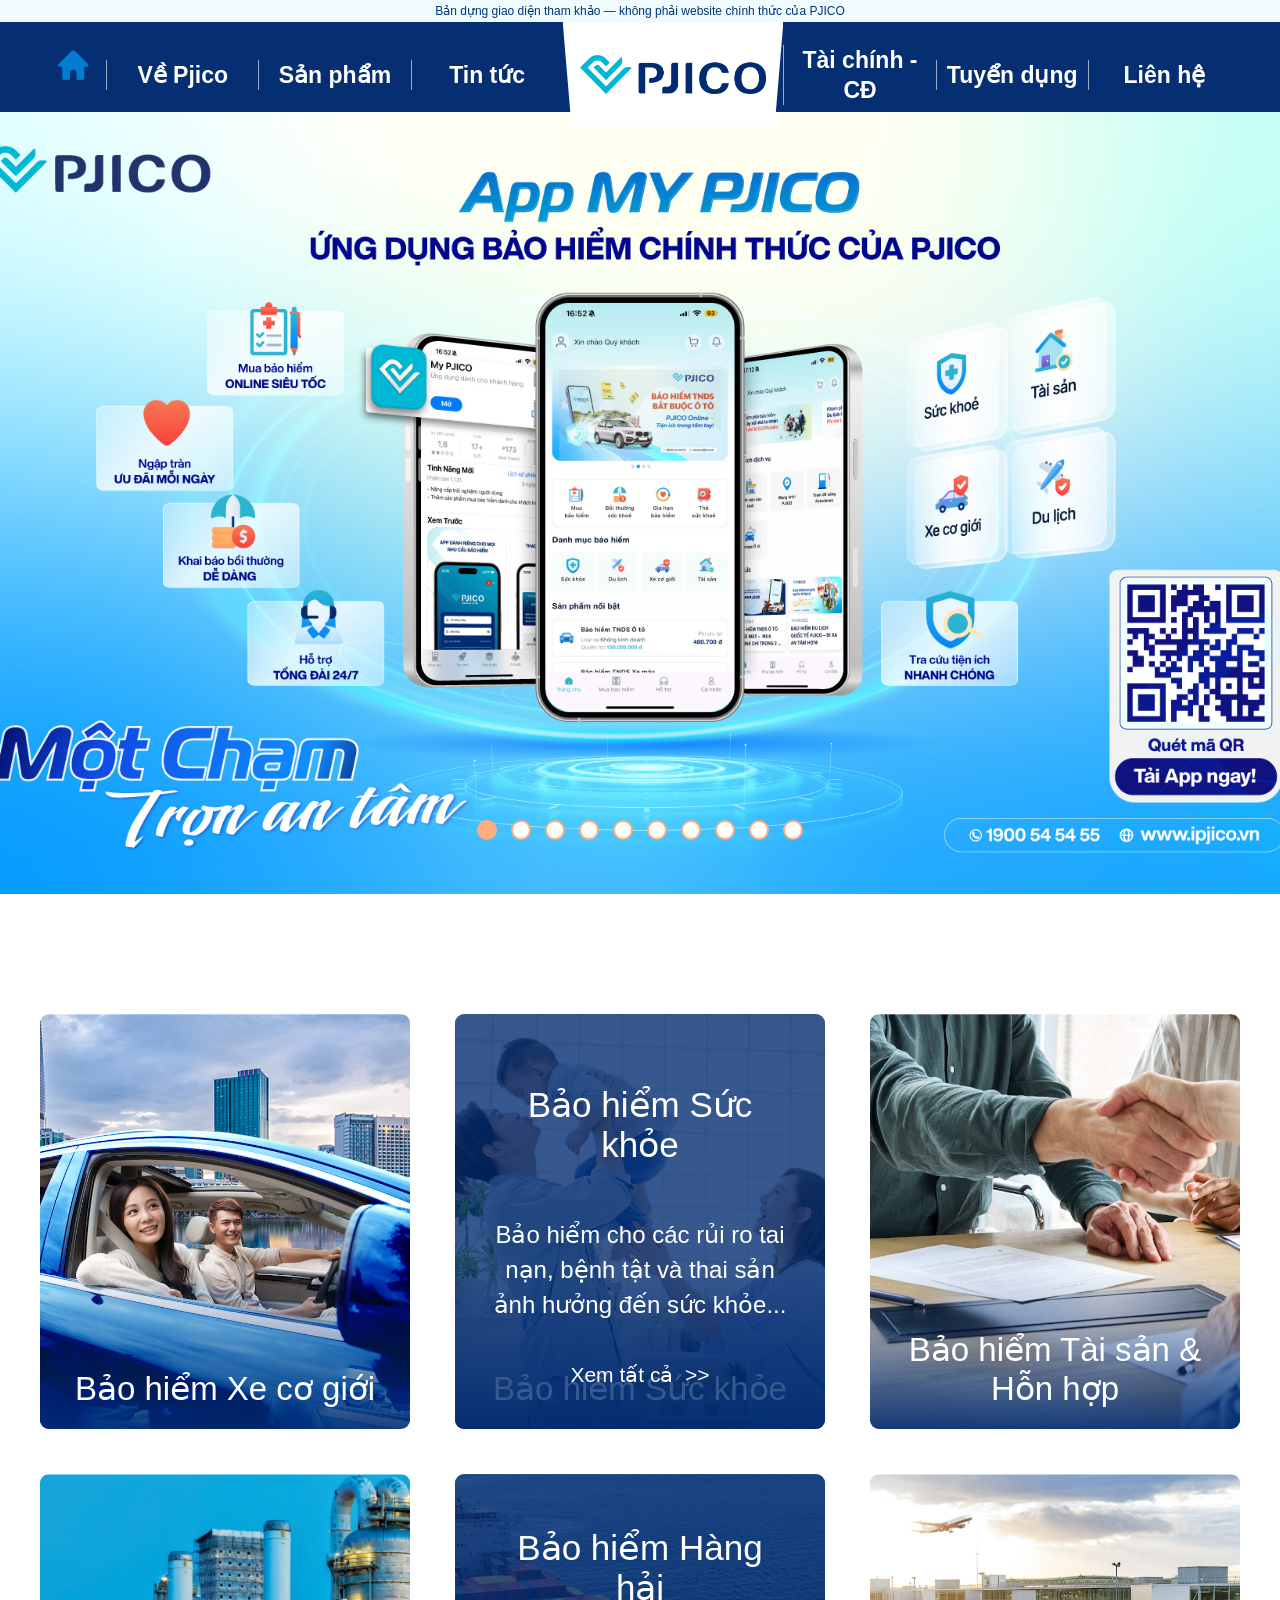
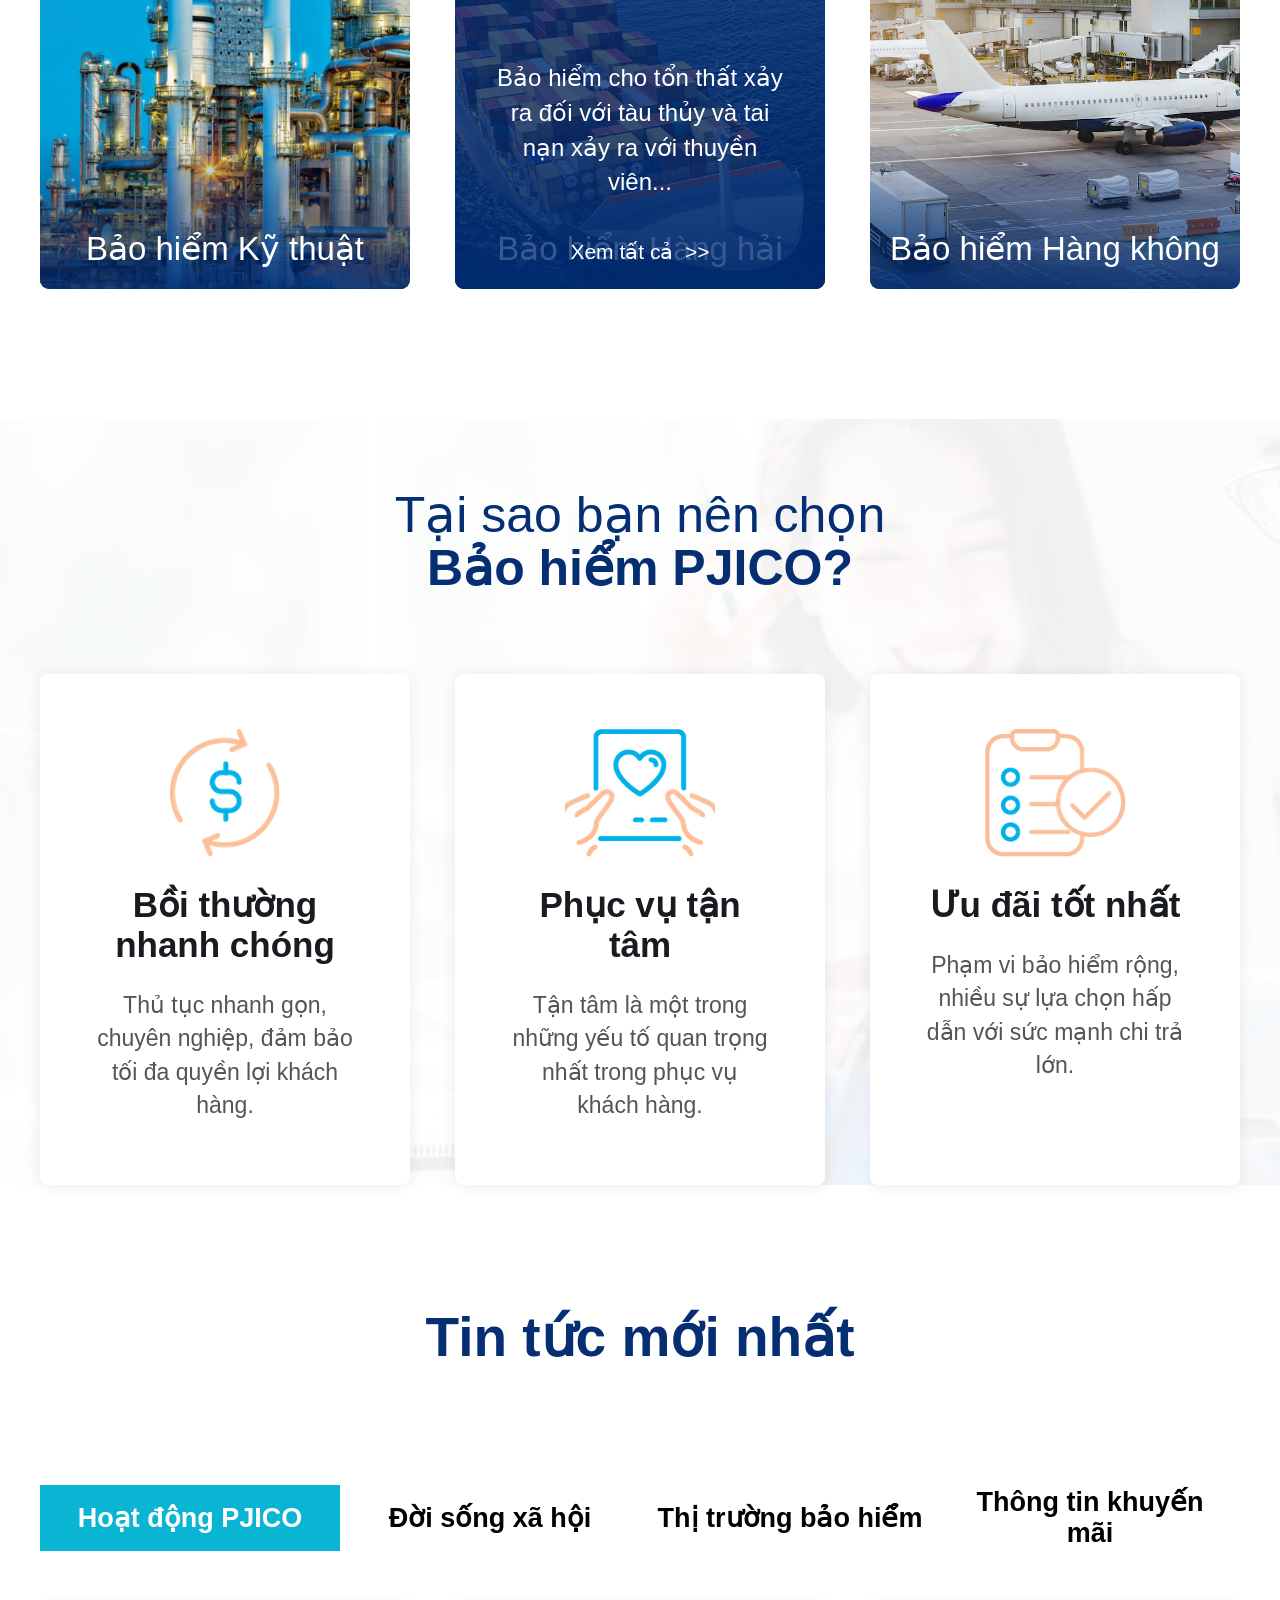
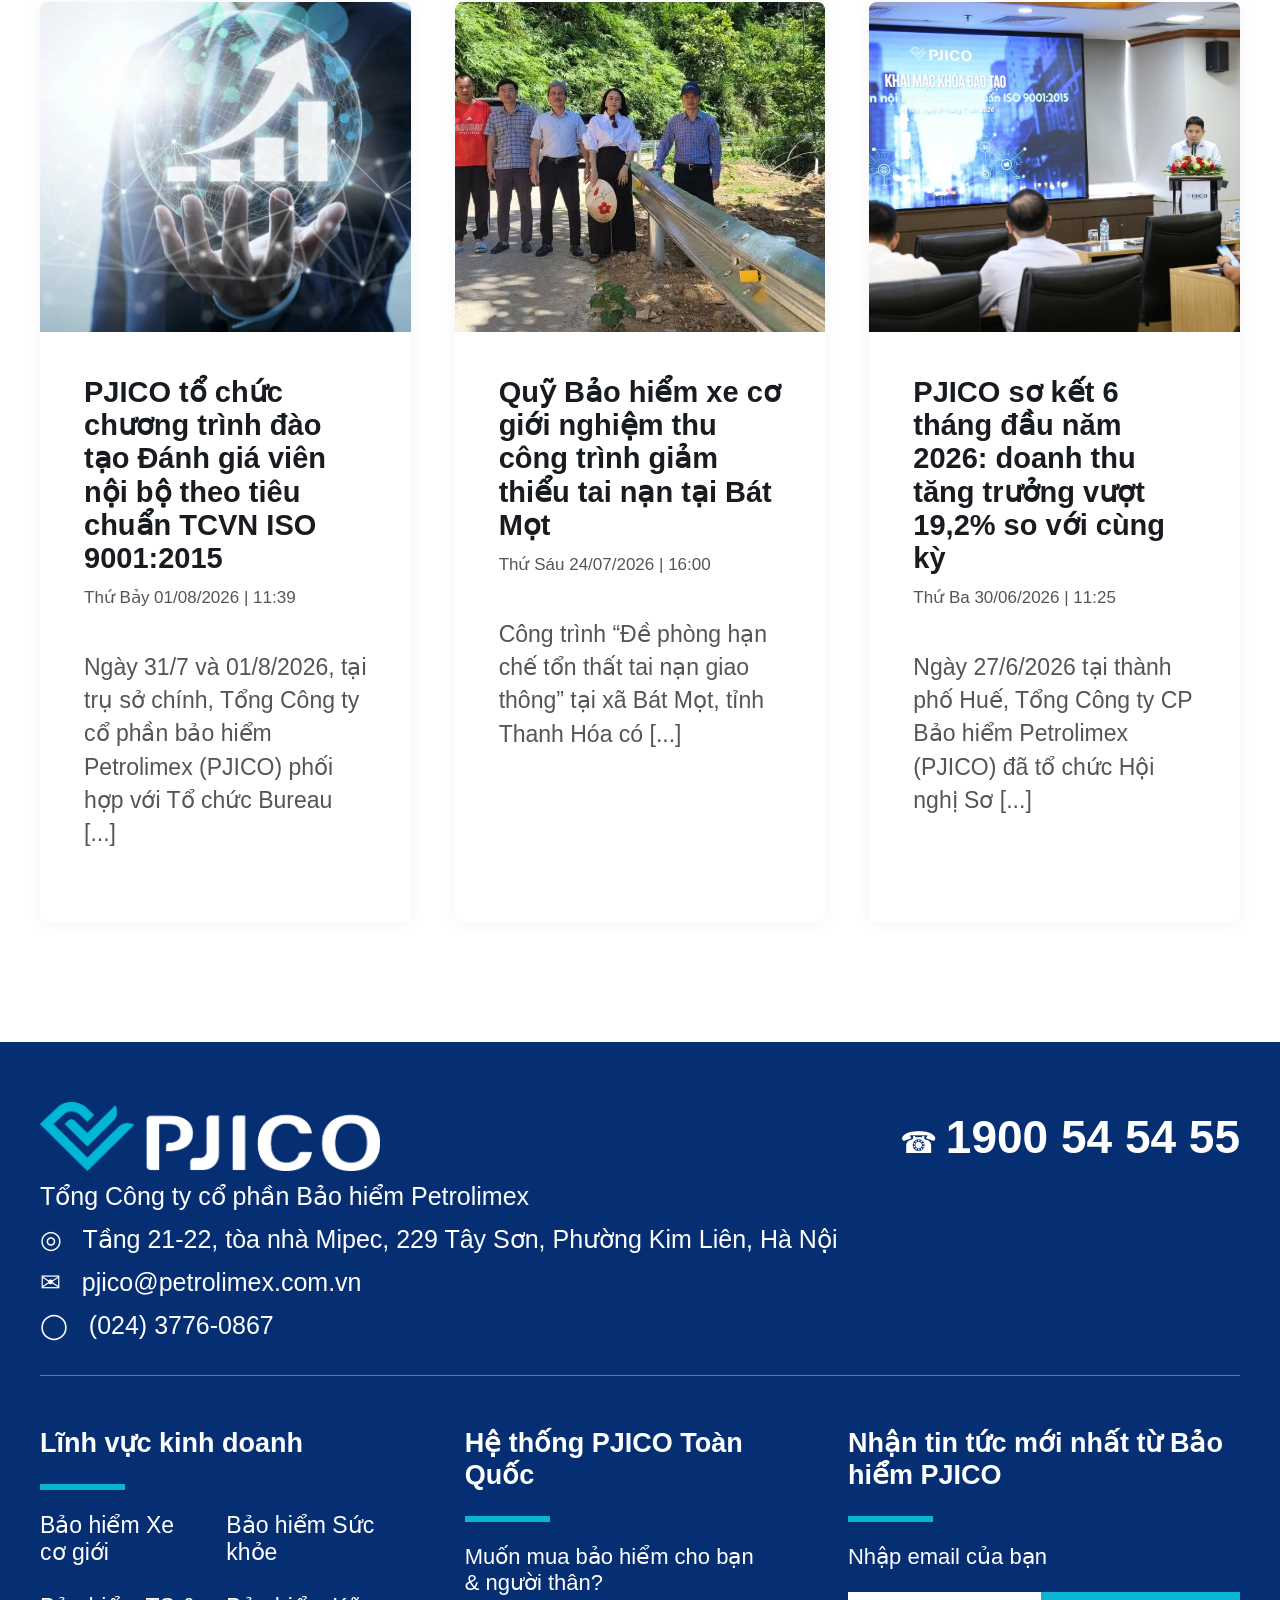
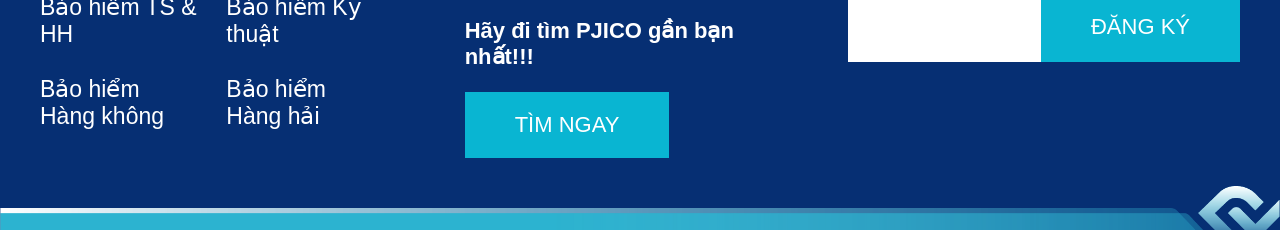
==== commit a2e0df49: "Add files via upload" ====
--- a/index.html
+++ b/index.html
@@ -5,7 +5,7 @@
   <meta name="viewport" content="width=device-width,initial-scale=1">
   <meta name="description" content="Bản dựng giao diện tham khảo từ trang chủ PJICO, không phải website chính thức.">
   <title>Bảo hiểm PJICO — Bản dựng giao diện</title>
-  <link rel="icon" href="assets/favicon.png">
+  <link rel="icon" href="favicon.png">
   <link rel="stylesheet" href="styles.css">
 </head>
 <body>
@@ -13,11 +13,11 @@
   <div class="prototype-note">Bản dựng giao diện tham khảo — không phải website chính thức của PJICO</div>
   <header class="site-header">
     <nav class="nav shell" aria-label="Điều hướng chính">
-      <a class="home" href="#" aria-label="Trang chủ"><img src="assets/home-page-icon.png" alt=""></a>
+      <a class="home" href="#" aria-label="Trang chủ"><img src="home-page-icon.png" alt=""></a>
       <button class="menu-toggle" aria-expanded="false" aria-controls="menu">Menu</button>
       <div class="menu" id="menu">
         <a href="#">Về Pjico</a><a href="#products">Sản phẩm</a><a href="#news">Tin tức</a>
-        <span class="brand"><img src="assets/logo.png" alt="PJICO"></span>
+        <span class="brand"><img src="logo.png" alt="PJICO"></span>
         <a href="#">Tài chính - CĐ</a><a href="#">Tuyển dụng</a><a href="#footer">Liên hệ</a>
       </div>
     </nav>
@@ -25,18 +25,18 @@
 
   <main id="main">
     <section class="hero" aria-label="Ứng dụng My PJICO">
-      <img src="assets/RaMatApp_09082025_banner-web-Pjico-1350x750.jpg" alt="App My PJICO – Ứng dụng bảo hiểm chính thức của PJICO">
+      <img src="RaMatApp_09082025_banner-web-Pjico-1350x750.jpg" alt="App My PJICO – Ứng dụng bảo hiểm chính thức của PJICO">
       <div class="dots" aria-hidden="true"><i></i><i></i><i></i><i></i><i></i><i></i><i></i><i></i><i></i><i></i></div>
     </section>
 
     <section class="products shell" id="products" aria-label="Sản phẩm bảo hiểm">
       <div class="product-grid">
-        <article class="product" style="--img:url('assets/products_51.png')"><div class="product-info"><h2>Bảo hiểm Xe cơ giới</h2><p>Giúp bạn chủ động hơn về tài chính và yên tâm trong việc sử dụng xe...</p><a href="#">Xem tất cả &nbsp;&gt;&gt;</a></div><h2 class="product-label">Bảo hiểm Xe cơ giới</h2></article>
-        <article class="product" style="--img:url('assets/products_50.png')"><div class="product-info"><h2>Bảo hiểm Sức khỏe</h2><p>Bảo hiểm cho các rủi ro tai nạn, bệnh tật và thai sản ảnh hưởng đến sức khỏe...</p><a href="#">Xem tất cả &nbsp;&gt;&gt;</a></div><h2 class="product-label">Bảo hiểm Sức khỏe</h2></article>
-        <article class="product" style="--img:url('assets/products_46.png')"><div class="product-info"><h2>Bảo hiểm Tài sản &amp; Hỗn hợp</h2><a href="#">Xem tất cả &nbsp;&gt;&gt;</a></div><h2 class="product-label">Bảo hiểm Tài sản &amp; Hỗn hợp</h2></article>
-        <article class="product" style="--img:url('assets/products_48.png')"><div class="product-info"><h2>Bảo hiểm Kỹ thuật</h2><a href="#">Xem tất cả &nbsp;&gt;&gt;</a></div><h2 class="product-label">Bảo hiểm Kỹ thuật</h2></article>
-        <article class="product" style="--img:url('assets/products_47.png')"><div class="product-info"><h2>Bảo hiểm Hàng hải</h2><p>Bảo hiểm cho tổn thất xảy ra đối với tàu thủy và tai nạn xảy ra với thuyền viên...</p><a href="#">Xem tất cả &nbsp;&gt;&gt;</a></div><h2 class="product-label">Bảo hiểm Hàng hải</h2></article>
-        <article class="product" style="--img:url('assets/products_49.png')"><div class="product-info"><h2>Bảo hiểm Hàng không</h2><p>Bảo hiểm cho các rủi ro gây hư hỏng, mất mát đối với hàng hóa...</p><a href="#">Xem tất cả &nbsp;&gt;&gt;</a></div><h2 class="product-label">Bảo hiểm Hàng không</h2></article>
+        <article class="product" style="--img:url('products_51.png')"><div class="product-info"><h2>Bảo hiểm Xe cơ giới</h2><p>Giúp bạn chủ động hơn về tài chính và yên tâm trong việc sử dụng xe...</p><a href="#">Xem tất cả &nbsp;&gt;&gt;</a></div><h2 class="product-label">Bảo hiểm Xe cơ giới</h2></article>
+        <article class="product" style="--img:url('products_50.png')"><div class="product-info"><h2>Bảo hiểm Sức khỏe</h2><p>Bảo hiểm cho các rủi ro tai nạn, bệnh tật và thai sản ảnh hưởng đến sức khỏe...</p><a href="#">Xem tất cả &nbsp;&gt;&gt;</a></div><h2 class="product-label">Bảo hiểm Sức khỏe</h2></article>
+        <article class="product" style="--img:url('products_46.png')"><div class="product-info"><h2>Bảo hiểm Tài sản &amp; Hỗn hợp</h2><a href="#">Xem tất cả &nbsp;&gt;&gt;</a></div><h2 class="product-label">Bảo hiểm Tài sản &amp; Hỗn hợp</h2></article>
+        <article class="product" style="--img:url('products_48.png')"><div class="product-info"><h2>Bảo hiểm Kỹ thuật</h2><a href="#">Xem tất cả &nbsp;&gt;&gt;</a></div><h2 class="product-label">Bảo hiểm Kỹ thuật</h2></article>
+        <article class="product" style="--img:url('products_47.png')"><div class="product-info"><h2>Bảo hiểm Hàng hải</h2><p>Bảo hiểm cho tổn thất xảy ra đối với tàu thủy và tai nạn xảy ra với thuyền viên...</p><a href="#">Xem tất cả &nbsp;&gt;&gt;</a></div><h2 class="product-label">Bảo hiểm Hàng hải</h2></article>
+        <article class="product" style="--img:url('products_49.png')"><div class="product-info"><h2>Bảo hiểm Hàng không</h2><p>Bảo hiểm cho các rủi ro gây hư hỏng, mất mát đối với hàng hóa...</p><a href="#">Xem tất cả &nbsp;&gt;&gt;</a></div><h2 class="product-label">Bảo hiểm Hàng không</h2></article>
       </div>
     </section>
 
@@ -44,9 +44,9 @@
       <div class="shell">
         <header class="section-title"><span>Tại sao bạn nên chọn</span><strong>Bảo hiểm PJICO?</strong></header>
         <div class="feature-grid">
-          <article><img src="assets/icon1-1.png" alt=""><h2>Bồi thường nhanh chóng</h2><p>Thủ tục nhanh gọn, chuyên nghiệp, đảm bảo tối đa quyền lợi khách hàng.</p></article>
-          <article><img src="assets/icon3-150x128.png" alt=""><h2>Phục vụ tận tâm</h2><p>Tận tâm là một trong những yếu tố quan trọng nhất trong phục vụ khách hàng.</p></article>
-          <article><img src="assets/icon2.png" alt=""><h2>Ưu đãi tốt nhất</h2><p>Phạm vi bảo hiểm rộng, nhiều sự lựa chọn hấp dẫn với sức mạnh chi trả lớn.</p></article>
+          <article><img src="icon1-1.png" alt=""><h2>Bồi thường nhanh chóng</h2><p>Thủ tục nhanh gọn, chuyên nghiệp, đảm bảo tối đa quyền lợi khách hàng.</p></article>
+          <article><img src="icon3-150x128.png" alt=""><h2>Phục vụ tận tâm</h2><p>Tận tâm là một trong những yếu tố quan trọng nhất trong phục vụ khách hàng.</p></article>
+          <article><img src="icon2.png" alt=""><h2>Ưu đãi tốt nhất</h2><p>Phạm vi bảo hiểm rộng, nhiều sự lựa chọn hấp dẫn với sức mạnh chi trả lớn.</p></article>
         </div>
       </div>
     </section>
@@ -57,18 +57,18 @@
         <button class="active" role="tab">Hoạt động PJICO</button><button role="tab">Đời sống xã hội</button><button role="tab">Thị trường bảo hiểm</button><button role="tab">Thông tin khuyến mãi</button>
       </div>
       <div class="news-grid">
-        <article><img src="assets/1785913100762_2057024402934958907_7410248701145885537_d882defa16d5508a9da8daa3320335b4.jpg" alt="Khóa đào tạo PJICO"><div><h3>PJICO tổ chức chương trình đào tạo Đánh giá viên nội bộ theo tiêu chuẩn TCVN ISO 9001:2015</h3><small>Thứ Bảy 01/08/2026 | 11:39</small><p>Ngày 31/7 và 01/8/2026, tại trụ sở chính, Tổng Công ty cổ phần bảo hiểm Petrolimex (PJICO) phối hợp với Tổ chức Bureau [...]</p></div></article>
-        <article><img src="assets/1784858657885_2057024402934958907_7410248701145885537_06458f56bfceb598d0305bb6d0e34a4b.jpg" alt="Nghiệm thu công trình tại Bát Mọt"><div><h3>Quỹ Bảo hiểm xe cơ giới nghiệm thu công trình giảm thiểu tai nạn tại Bát Mọt</h3><small>Thứ Sáu 24/07/2026 | 16:00</small><p>Công trình “Đề phòng hạn chế tổn thất tai nạn giao thông” tại xã Bát Mọt, tỉnh Thanh Hóa có [...]</p></div></article>
-        <article><img src="assets/1785491029772_2057024402934958907_7410248701145885537_1d4a61562dd0644f674a09ed06d6924a.jpg" alt="Hội nghị sơ kết PJICO"><div><h3>PJICO sơ kết 6 tháng đầu năm 2026: doanh thu tăng trưởng vượt 19,2% so với cùng kỳ</h3><small>Thứ Ba 30/06/2026 | 11:25</small><p>Ngày 27/6/2026 tại thành phố Huế, Tổng Công ty CP Bảo hiểm Petrolimex (PJICO) đã tổ chức Hội nghị Sơ [...]</p></div></article>
+        <article><img src="1785913100762_2057024402934958907_7410248701145885537_d882defa16d5508a9da8daa3320335b4.jpg" alt="Khóa đào tạo PJICO"><div><h3>PJICO tổ chức chương trình đào tạo Đánh giá viên nội bộ theo tiêu chuẩn TCVN ISO 9001:2015</h3><small>Thứ Bảy 01/08/2026 | 11:39</small><p>Ngày 31/7 và 01/8/2026, tại trụ sở chính, Tổng Công ty cổ phần bảo hiểm Petrolimex (PJICO) phối hợp với Tổ chức Bureau [...]</p></div></article>
+        <article><img src="1784858657885_2057024402934958907_7410248701145885537_06458f56bfceb598d0305bb6d0e34a4b.jpg" alt="Nghiệm thu công trình tại Bát Mọt"><div><h3>Quỹ Bảo hiểm xe cơ giới nghiệm thu công trình giảm thiểu tai nạn tại Bát Mọt</h3><small>Thứ Sáu 24/07/2026 | 16:00</small><p>Công trình “Đề phòng hạn chế tổn thất tai nạn giao thông” tại xã Bát Mọt, tỉnh Thanh Hóa có [...]</p></div></article>
+        <article><img src="1785491029772_2057024402934958907_7410248701145885537_1d4a61562dd0644f674a09ed06d6924a.jpg" alt="Hội nghị sơ kết PJICO"><div><h3>PJICO sơ kết 6 tháng đầu năm 2026: doanh thu tăng trưởng vượt 19,2% so với cùng kỳ</h3><small>Thứ Ba 30/06/2026 | 11:25</small><p>Ngày 27/6/2026 tại thành phố Huế, Tổng Công ty CP Bảo hiểm Petrolimex (PJICO) đã tổ chức Hội nghị Sơ [...]</p></div></article>
       </div>
     </section>
   </main>
 
   <footer id="footer">
-    <div class="shell footer-top"><img class="footer-logo" src="assets/logo-footer.png" alt="PJICO"><div class="hotline">☎ <strong>1900 54 54 55</strong></div></div>
+    <div class="shell footer-top"><img class="footer-logo" src="logo-footer.png" alt="PJICO"><div class="hotline">☎ <strong>1900 54 54 55</strong></div></div>
     <div class="shell contact"><p>Tổng Công ty cổ phần Bảo hiểm Petrolimex</p><p>◎ &nbsp; Tầng 21-22, tòa nhà Mipec, 229 Tây Sơn, Phường Kim Liên, Hà Nội</p><p>✉ &nbsp; pjico@petrolimex.com.vn</p><p>◯ &nbsp; (024) 3776-0867</p></div>
     <div class="shell footer-grid"><section><h2>Lĩnh vực kinh doanh</h2><div class="links"><span>Bảo hiểm Xe cơ giới</span><span>Bảo hiểm Sức khỏe</span><span>Bảo hiểm TS &amp; HH</span><span>Bảo hiểm Kỹ thuật</span><span>Bảo hiểm Hàng không</span><span>Bảo hiểm Hàng hải</span></div></section><section><h2>Hệ thống PJICO Toàn Quốc</h2><p>Muốn mua bảo hiểm cho bạn &amp; người thân?</p><p><strong>Hãy đi tìm PJICO gần bạn nhất!!!</strong></p><button>TÌM NGAY</button></section><section><h2>Nhận tin tức mới nhất từ Bảo hiểm PJICO</h2><p>Nhập email của bạn</p><form><label class="sr-only" for="email">Email</label><input id="email" type="email"><button type="submit">ĐĂNG KÝ</button></form></section></div>
-    <img class="footer-motif" src="assets/motip-footer.png" alt="">
+    <img class="footer-motif" src="motip-footer.png" alt="">
   </footer>
   <script src="script.js"></script>
   <script>
--- a/styles.css
+++ b/styles.css
@@ -1,4 +1,4 @@
-:root{--navy:#062f73;--cyan:#09b5d2;--text:#181c20}*{box-sizing:border-box}html{scroll-behavior:smooth}body{margin:0;color:var(--text);font-family:Arial,"Helvetica Neue",sans-serif;background:#fff}.shell{width:min(1760px,calc(100% - 80px));margin:auto}.skip{position:fixed;left:10px;top:-80px;z-index:99;background:#fff;padding:12px}.skip:focus{top:10px}.prototype-note{background:#effbfe;color:#003577;font-size:12px;text-align:center;padding:4px}.site-header{height:90px;background:var(--navy);position:relative;z-index:5}.nav{height:100%;display:flex;align-items:center}.home{width:70px;text-align:center}.home img{width:30px}.menu{width:100%;height:100%;display:grid;grid-template-columns:repeat(3,1fr) 1.45fr repeat(3,1fr);align-items:center}.menu>a{color:white;text-decoration:none;text-align:center;font-size:23px;font-weight:700;border-left:1px solid rgba(255,255,255,.6);line-height:30px}.brand{align-self:start;height:105px;background:#fff;clip-path:polygon(0 0,100% 0,96% 100%,4% 100%);display:flex;align-items:center;justify-content:center}.brand img{width:84%;height:auto}.menu-toggle{display:none}.hero{height:min(790px,calc(100vh - 118px));min-height:540px;background:#21adf4;position:relative;overflow:hidden}.hero>img{width:100%;height:100%;object-fit:cover;object-position:center}.dots{position:absolute;bottom:54px;left:50%;transform:translateX(-50%);display:flex;gap:14px}.dots i{width:20px;height:20px;background:#fff;border:2px solid #ffad7c;border-radius:50%}.dots i:first-child{background:#ffad7c}.products{padding:120px 0 130px}.product-grid{display:grid;grid-template-columns:repeat(3,1fr);gap:45px}.product{height:415px;border-radius:9px;overflow:hidden;background-image:var(--img);background-size:cover;background-position:center;position:relative}.product:before{content:"";position:absolute;inset:0;background:linear-gradient(transparent 62%,rgba(0,43,112,.9))}.product-label{position:absolute;bottom:0;margin:0;width:100%;padding:21px 20px;color:#fff;text-align:center;font-size:33px;font-weight:400}.product-info{position:absolute;inset:0;z-index:2;display:flex;flex-direction:column;align-items:center;justify-content:center;text-align:center;padding:35px;color:#fff;background:rgba(0,43,112,.78);opacity:0;transition:.2s}.product:hover .product-info,.product:focus-within .product-info,.product:nth-child(2) .product-info,.product:nth-child(5) .product-info{opacity:1}.product-info h2{font-size:35px;font-weight:400}.product-info p{font-size:24px;line-height:1.45}.product-info a{color:#fff;font-size:21px;text-decoration:none;margin-top:16px}.features{background:linear-gradient(rgba(255,255,255,.78),rgba(255,255,255,.78)),url('assets/background.jpg') center/cover;padding:70px 0 0}.section-title{text-align:center;color:var(--navy);font-size:50px;line-height:1.05;margin-bottom:80px}.section-title span,.section-title strong{display:block}.feature-grid{display:grid;grid-template-columns:repeat(3,1fr);gap:45px}.feature-grid article{min-height:455px;background:#fff;border-radius:8px;text-align:center;padding:55px 55px 40px;box-shadow:0 1px 15px rgba(0,0,0,.08)}.feature-grid img{width:150px;height:128px;object-fit:contain}.feature-grid h2{font-size:35px;margin:24px 0}.feature-grid p{font-size:23px;color:#555;line-height:1.45}.news{padding:120px 0}.news>h2{text-align:center;color:var(--navy);font-size:55px;margin:0 0 100px}.tabs{display:grid;grid-template-columns:repeat(4,1fr);align-items:center;margin-bottom:36px}.tabs button{border:0;background:#fff;padding:17px;font-size:27px;font-weight:700}.tabs button.active{background:var(--cyan);color:#fff}.news-grid{display:grid;grid-template-columns:repeat(3,1fr);gap:44px}.news-grid article{background:#fff;border-radius:8px;overflow:hidden;box-shadow:0 1px 16px rgba(0,0,0,.05)}.news-grid img{width:100%;height:330px;object-fit:cover}.news-grid article>div{padding:40px 44px 48px}.news-grid h3{font-size:29px;line-height:1.14;margin:0 0 12px}.news-grid small{font-size:17px;color:#555}.news-grid p{font-size:23px;line-height:1.45;color:#555;margin-top:43px}footer{background:var(--navy);color:#fff;padding:60px 0 0;position:relative}.footer-top{display:flex;justify-content:space-between;align-items:center}.footer-logo{width:340px;height:auto}.hotline{font-size:30px}.hotline strong{font-size:46px}.contact{font-size:25px;line-height:1.4}.contact p{margin:8px 0}.footer-grid{border-top:1px solid rgba(255,255,255,.35);margin-top:32px;padding-top:28px;display:grid;grid-template-columns:1.25fr 1.1fr 1.15fr;gap:80px}.footer-grid h2{font-size:27px}.footer-grid h2:after{content:"";display:block;width:85px;height:6px;background:var(--cyan);margin-top:25px}.links{display:grid;grid-template-columns:1fr 1fr;gap:28px;font-size:23px}.footer-grid p{font-size:22px}.footer-grid button{background:var(--cyan);color:#fff;border:0;padding:20px 50px;font-size:22px}.footer-grid form{display:flex}.footer-grid input{min-width:0;flex:1;height:70px;border:0;padding:12px}.footer-grid form button{white-space:nowrap}.footer-motif{width:100%;display:block;margin-top:28px}.sr-only{position:absolute;width:1px;height:1px;overflow:hidden;clip:rect(0,0,0,0)}button,a,input{outline-offset:4px}
+:root{--navy:#062f73;--cyan:#09b5d2;--text:#181c20}*{box-sizing:border-box}html{scroll-behavior:smooth}body{margin:0;color:var(--text);font-family:Arial,"Helvetica Neue",sans-serif;background:#fff}.shell{width:min(1760px,calc(100% - 80px));margin:auto}.skip{position:fixed;left:10px;top:-80px;z-index:99;background:#fff;padding:12px}.skip:focus{top:10px}.prototype-note{background:#effbfe;color:#003577;font-size:12px;text-align:center;padding:4px}.site-header{height:90px;background:var(--navy);position:relative;z-index:5}.nav{height:100%;display:flex;align-items:center}.home{width:70px;text-align:center}.home img{width:30px}.menu{width:100%;height:100%;display:grid;grid-template-columns:repeat(3,1fr) 1.45fr repeat(3,1fr);align-items:center}.menu>a{color:white;text-decoration:none;text-align:center;font-size:23px;font-weight:700;border-left:1px solid rgba(255,255,255,.6);line-height:30px}.brand{align-self:start;height:105px;background:#fff;clip-path:polygon(0 0,100% 0,96% 100%,4% 100%);display:flex;align-items:center;justify-content:center}.brand img{width:84%;height:auto}.menu-toggle{display:none}.hero{height:min(790px,calc(100vh - 118px));min-height:540px;background:#21adf4;position:relative;overflow:hidden}.hero>img{width:100%;height:100%;object-fit:cover;object-position:center}.dots{position:absolute;bottom:54px;left:50%;transform:translateX(-50%);display:flex;gap:14px}.dots i{width:20px;height:20px;background:#fff;border:2px solid #ffad7c;border-radius:50%}.dots i:first-child{background:#ffad7c}.products{padding:120px 0 130px}.product-grid{display:grid;grid-template-columns:repeat(3,1fr);gap:45px}.product{height:415px;border-radius:9px;overflow:hidden;background-image:var(--img);background-size:cover;background-position:center;position:relative}.product:before{content:"";position:absolute;inset:0;background:linear-gradient(transparent 62%,rgba(0,43,112,.9))}.product-label{position:absolute;bottom:0;margin:0;width:100%;padding:21px 20px;color:#fff;text-align:center;font-size:33px;font-weight:400}.product-info{position:absolute;inset:0;z-index:2;display:flex;flex-direction:column;align-items:center;justify-content:center;text-align:center;padding:35px;color:#fff;background:rgba(0,43,112,.78);opacity:0;transition:.2s}.product:hover .product-info,.product:focus-within .product-info,.product:nth-child(2) .product-info,.product:nth-child(5) .product-info{opacity:1}.product-info h2{font-size:35px;font-weight:400}.product-info p{font-size:24px;line-height:1.45}.product-info a{color:#fff;font-size:21px;text-decoration:none;margin-top:16px}.features{background:linear-gradient(rgba(255,255,255,.78),rgba(255,255,255,.78)),url('background.jpg') center/cover;padding:70px 0 0}.section-title{text-align:center;color:var(--navy);font-size:50px;line-height:1.05;margin-bottom:80px}.section-title span,.section-title strong{display:block}.feature-grid{display:grid;grid-template-columns:repeat(3,1fr);gap:45px}.feature-grid article{min-height:455px;background:#fff;border-radius:8px;text-align:center;padding:55px 55px 40px;box-shadow:0 1px 15px rgba(0,0,0,.08)}.feature-grid img{width:150px;height:128px;object-fit:contain}.feature-grid h2{font-size:35px;margin:24px 0}.feature-grid p{font-size:23px;color:#555;line-height:1.45}.news{padding:120px 0}.news>h2{text-align:center;color:var(--navy);font-size:55px;margin:0 0 100px}.tabs{display:grid;grid-template-columns:repeat(4,1fr);align-items:center;margin-bottom:36px}.tabs button{border:0;background:#fff;padding:17px;font-size:27px;font-weight:700}.tabs button.active{background:var(--cyan);color:#fff}.news-grid{display:grid;grid-template-columns:repeat(3,1fr);gap:44px}.news-grid article{background:#fff;border-radius:8px;overflow:hidden;box-shadow:0 1px 16px rgba(0,0,0,.05)}.news-grid img{width:100%;height:330px;object-fit:cover}.news-grid article>div{padding:40px 44px 48px}.news-grid h3{font-size:29px;line-height:1.14;margin:0 0 12px}.news-grid small{font-size:17px;color:#555}.news-grid p{font-size:23px;line-height:1.45;color:#555;margin-top:43px}footer{background:var(--navy);color:#fff;padding:60px 0 0;position:relative}.footer-top{display:flex;justify-content:space-between;align-items:center}.footer-logo{width:340px;height:auto}.hotline{font-size:30px}.hotline strong{font-size:46px}.contact{font-size:25px;line-height:1.4}.contact p{margin:8px 0}.footer-grid{border-top:1px solid rgba(255,255,255,.35);margin-top:32px;padding-top:28px;display:grid;grid-template-columns:1.25fr 1.1fr 1.15fr;gap:80px}.footer-grid h2{font-size:27px}.footer-grid h2:after{content:"";display:block;width:85px;height:6px;background:var(--cyan);margin-top:25px}.links{display:grid;grid-template-columns:1fr 1fr;gap:28px;font-size:23px}.footer-grid p{font-size:22px}.footer-grid button{background:var(--cyan);color:#fff;border:0;padding:20px 50px;font-size:22px}.footer-grid form{display:flex}.footer-grid input{min-width:0;flex:1;height:70px;border:0;padding:12px}.footer-grid form button{white-space:nowrap}.footer-motif{width:100%;display:block;margin-top:28px}.sr-only{position:absolute;width:1px;height:1px;overflow:hidden;clip:rect(0,0,0,0)}button,a,input{outline-offset:4px}
 @media(max-width:1024px){.shell{width:min(94%,900px)}.site-header{height:74px}.home{display:none}.menu{grid-template-columns:repeat(3,1fr) 1.3fr repeat(3,1fr)}.menu>a{font-size:15px}.brand{height:86px}.hero{height:56vw;min-height:0}.products{padding:80px 0}.product-grid{gap:22px}.product{height:270px}.product-label,.product-info h2{font-size:22px}.product-info p{font-size:16px}.feature-grid,.news-grid{gap:22px}.feature-grid article{padding:35px 20px;min-height:390px}.feature-grid h2{font-size:25px}.feature-grid p{font-size:18px}.news-grid img{height:210px}.news-grid article>div{padding:25px}.news-grid h3{font-size:21px}.news-grid p{font-size:17px}.footer-grid{gap:25px}}
 @media(max-width:767px){.prototype-note{font-size:10px}.site-header{height:68px}.nav{justify-content:space-between}.home{display:block}.menu-toggle{display:block;margin-left:auto;border:1px solid #fff;background:transparent;color:#fff;padding:9px 13px}.menu{display:none;position:absolute;left:0;right:0;top:68px;height:auto;background:var(--navy);padding:12px}.menu.open{display:flex;flex-direction:column}.menu>a{border:0;width:100%;padding:12px}.brand{order:-1;align-self:center;width:180px;height:54px;clip-path:none;margin-bottom:8px}.hero{height:62vw;min-height:250px}.hero>img{object-position:center}.dots{bottom:12px;gap:7px}.dots i{width:10px;height:10px}.products{padding:48px 0}.product-grid{grid-template-columns:1fr;gap:18px}.product{height:68vw;min-height:290px}.product:nth-child(n) .product-info{opacity:0}.product:focus-within .product-info{opacity:1}.product-label{font-size:24px}.features{padding-top:45px}.section-title{font-size:34px;margin-bottom:35px}.feature-grid{grid-template-columns:1fr}.feature-grid article{min-height:0}.news{padding:70px 0}.news>h2{font-size:38px;margin-bottom:40px}.tabs{display:flex;overflow-x:auto;gap:6px}.tabs button{font-size:17px;min-width:max-content}.news-grid{grid-template-columns:1fr}.news-grid img{height:58vw}.news-grid h3{font-size:23px}.news-grid p{margin-top:22px}.footer-top{align-items:flex-start;gap:20px}.footer-logo{width:180px}.hotline{font-size:16px}.hotline strong{font-size:22px}.contact{font-size:16px}.footer-grid{grid-template-columns:1fr;gap:25px}.footer-grid h2{font-size:21px}.links{font-size:17px;gap:18px}.footer-grid p{font-size:17px}}
 @media(prefers-reduced-motion:reduce){html{scroll-behavior:auto}*{transition:none!important}}
